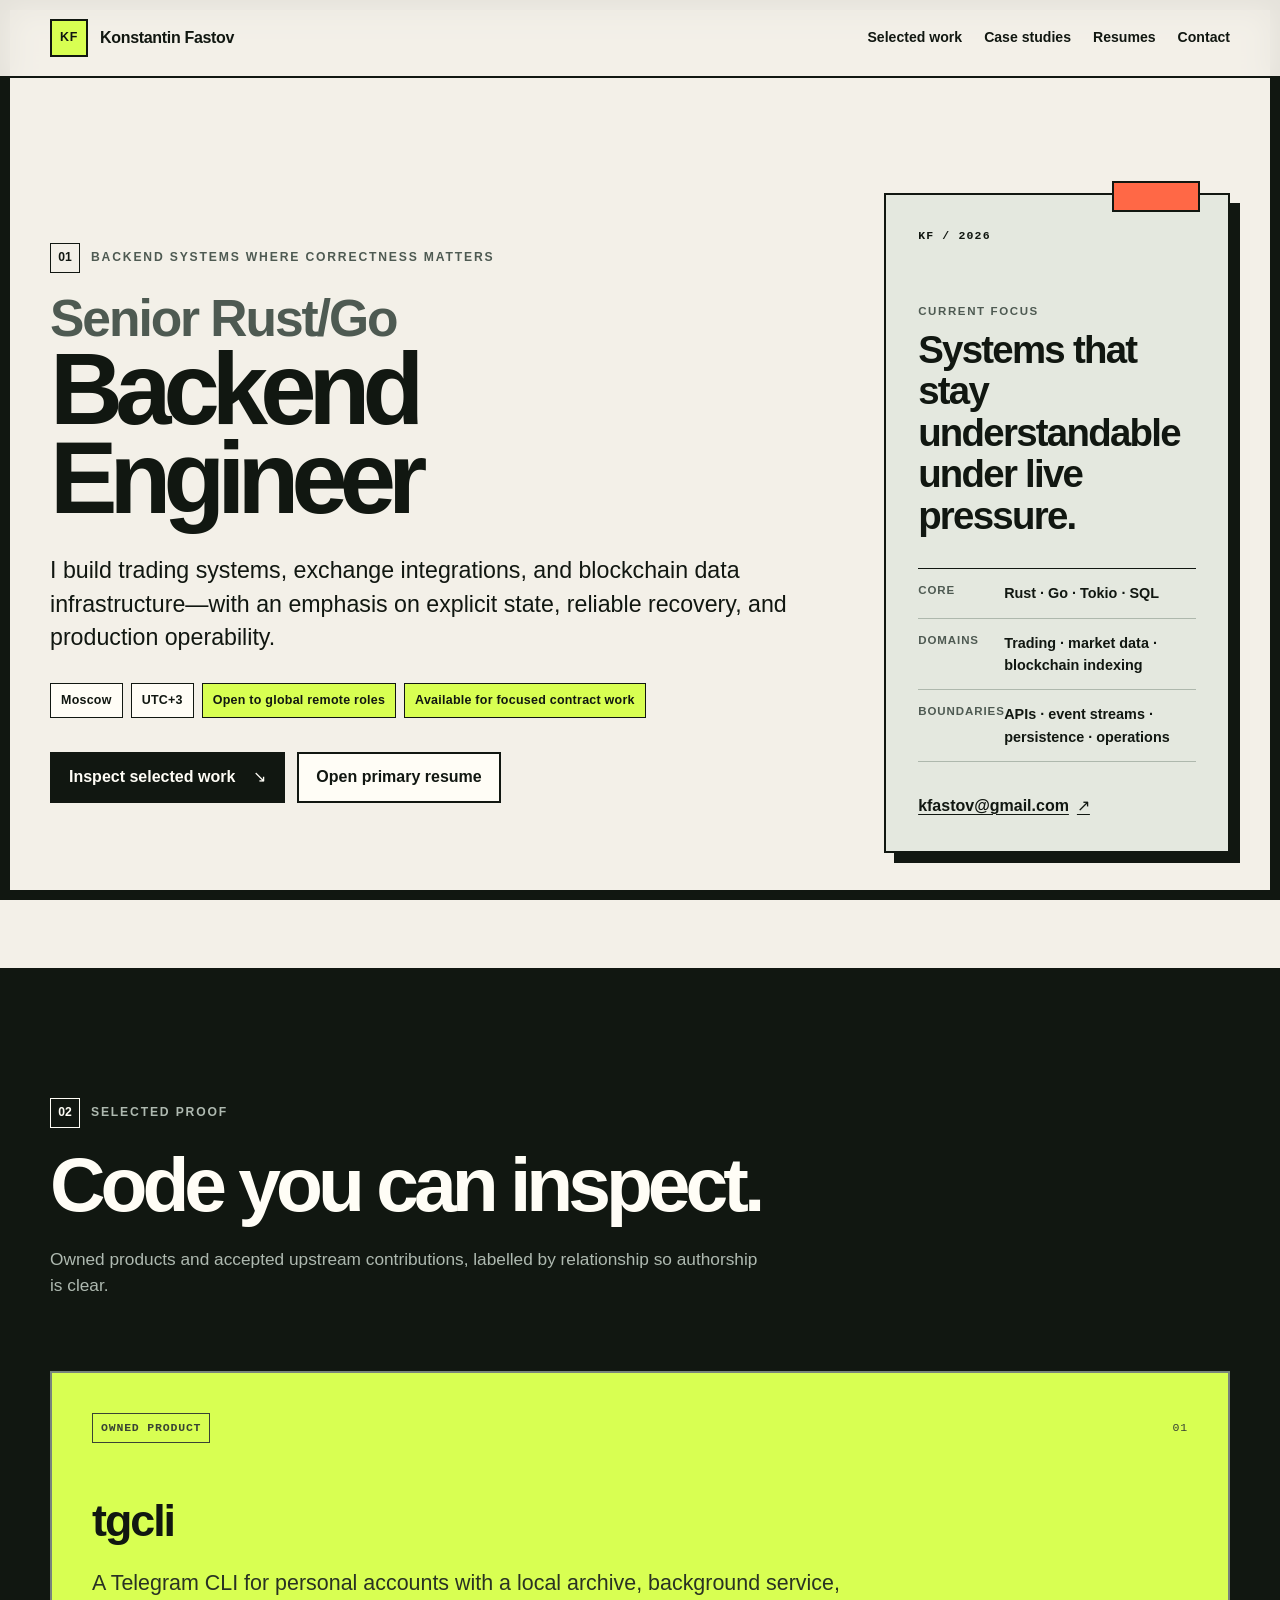
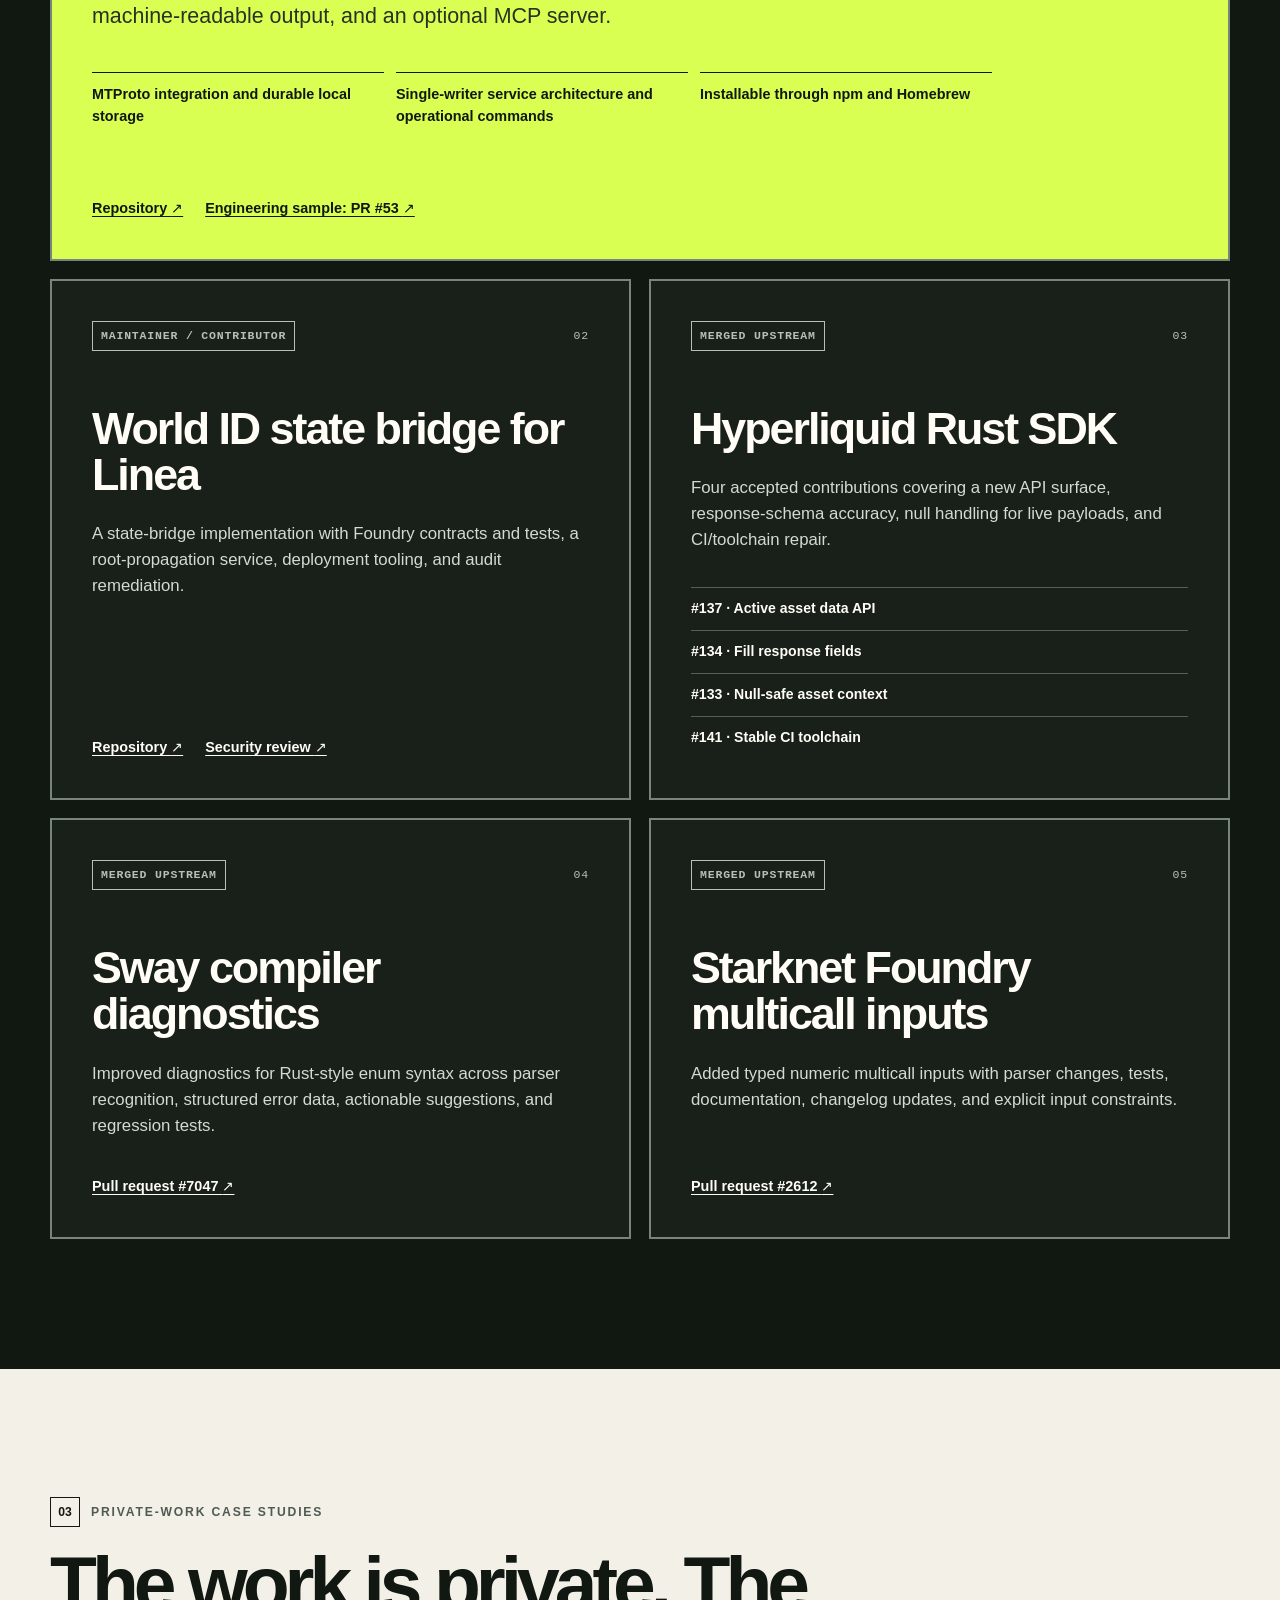
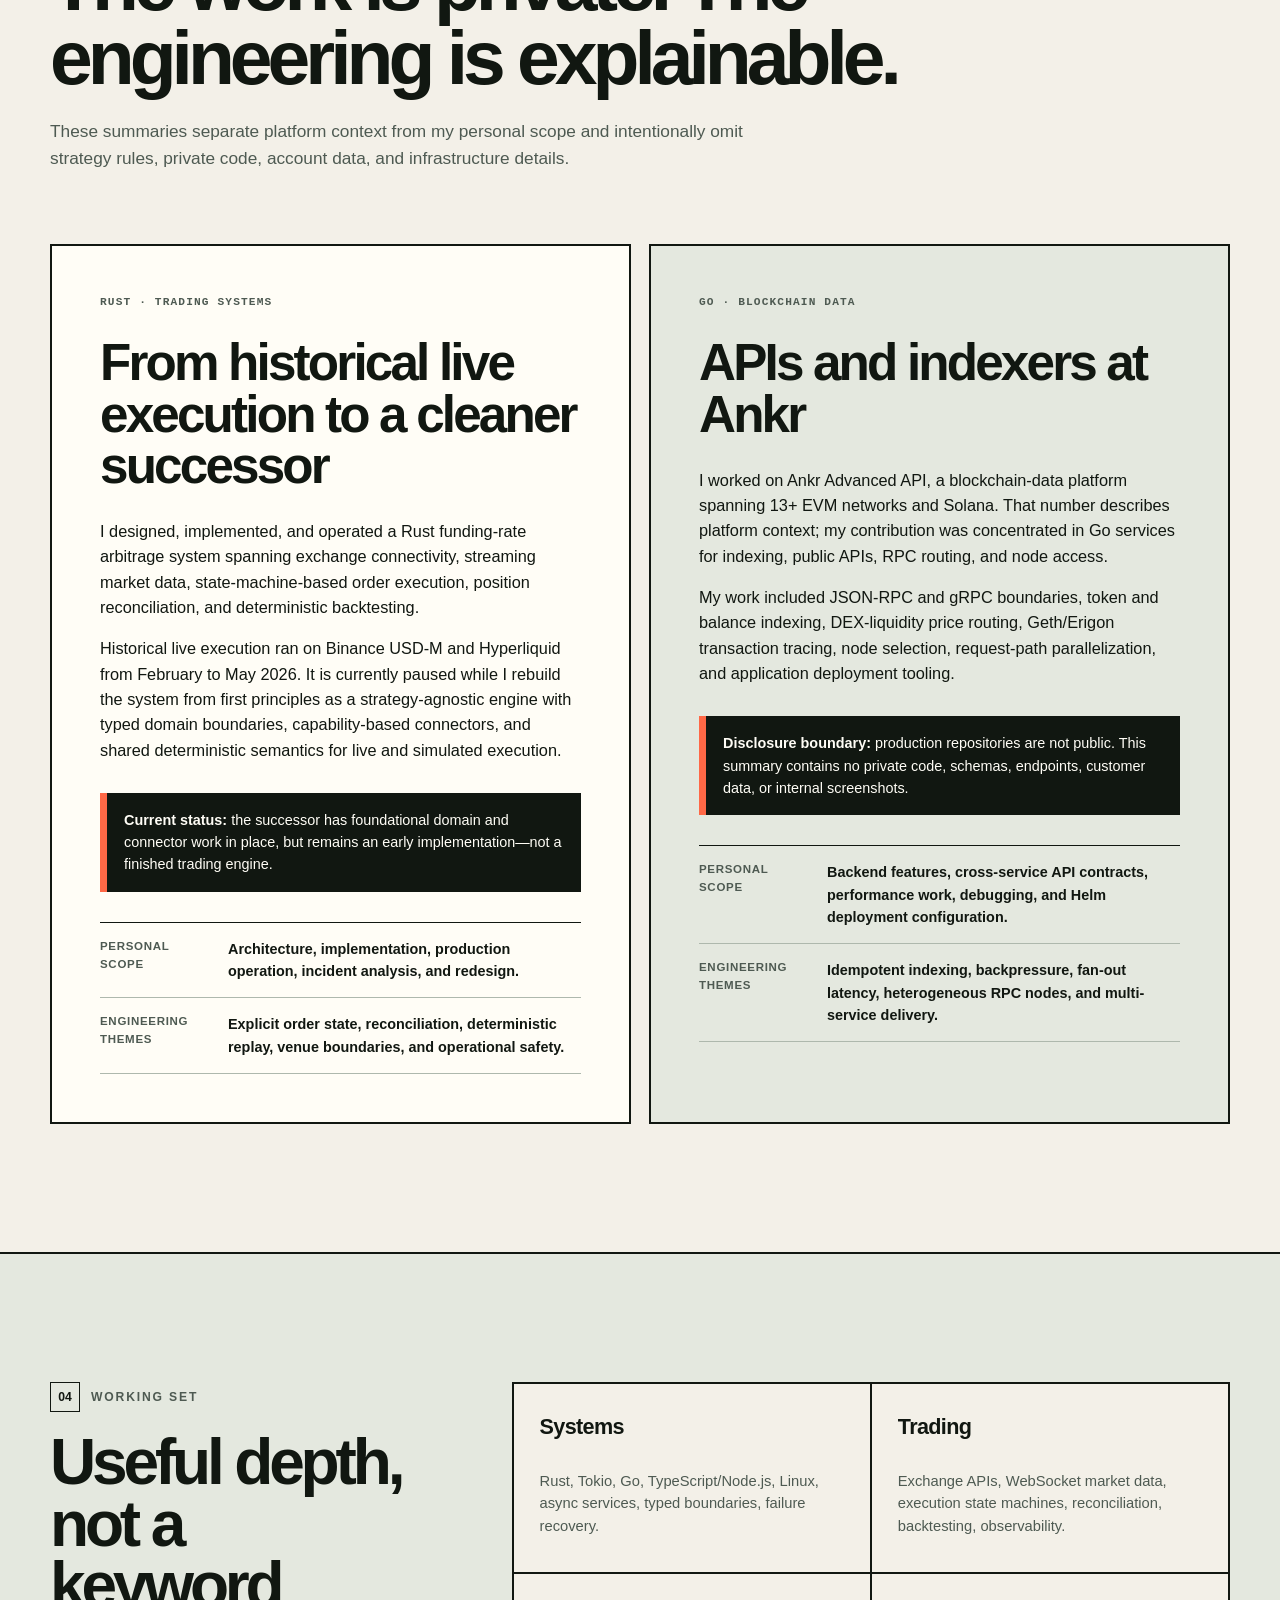
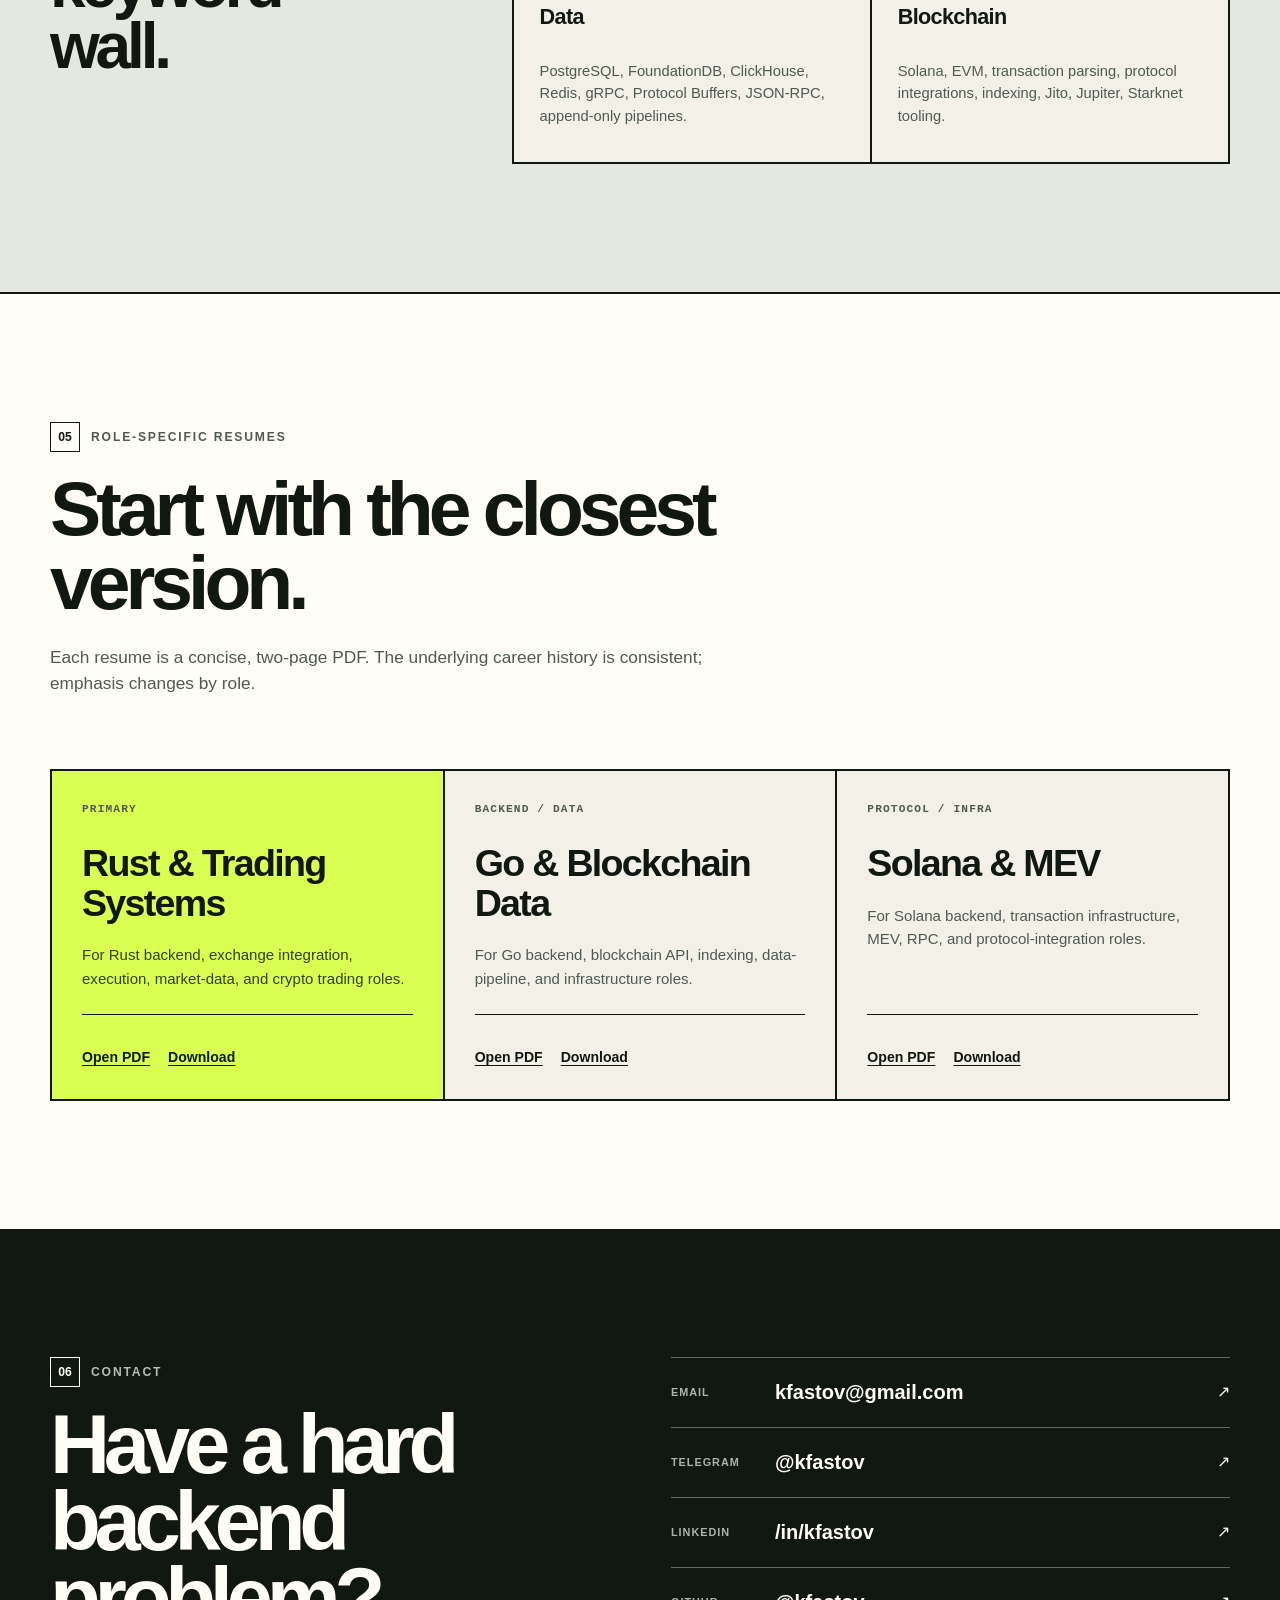
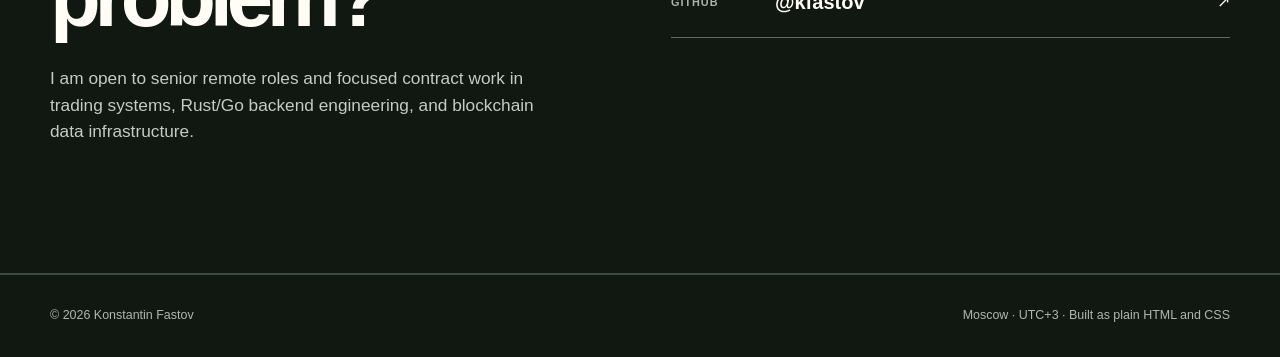
==== index.html @ c794df06 "Build engineering portfolio site" ====
<!doctype html>
<html lang="en">
  <head>
    <meta charset="utf-8">
    <meta name="viewport" content="width=device-width, initial-scale=1">
    <title>Konstantin Fastov — Senior Rust/Go Backend Engineer</title>
    <meta
      name="description"
      content="Senior Rust and Go backend engineer building trading systems, exchange integrations, and blockchain data infrastructure. Based in Moscow, UTC+3; open to remote roles and contract work."
    >
    <meta name="author" content="Konstantin Fastov">
    <meta name="robots" content="index, follow">
    <meta name="theme-color" content="#f3f0e8">
    <link rel="canonical" href="https://kfastov.github.io/">
    <link rel="icon" href="/assets/favicon.svg" type="image/svg+xml">
    <link rel="manifest" href="/site.webmanifest">
    <link rel="stylesheet" href="/styles.css">

    <meta property="og:type" content="website">
    <meta property="og:site_name" content="Konstantin Fastov">
    <meta property="og:title" content="Konstantin Fastov — Senior Rust/Go Backend Engineer">
    <meta
      property="og:description"
      content="Trading systems, exchange integrations, and blockchain data infrastructure. Moscow · UTC+3 · Remote and contract."
    >
    <meta property="og:url" content="https://kfastov.github.io/">
    <meta property="og:image" content="https://kfastov.github.io/assets/og-card.png">
    <meta property="og:image:type" content="image/png">
    <meta property="og:image:width" content="1200">
    <meta property="og:image:height" content="630">
    <meta property="og:image:alt" content="Konstantin Fastov, Senior Rust and Go Backend Engineer">

    <meta name="twitter:card" content="summary_large_image">
    <meta name="twitter:title" content="Konstantin Fastov — Senior Rust/Go Backend Engineer">
    <meta
      name="twitter:description"
      content="Trading systems, exchange integrations, and blockchain data infrastructure."
    >
    <meta name="twitter:image" content="https://kfastov.github.io/assets/og-card.png">

    <script type="application/ld+json">
      {
        "@context": "https://schema.org",
        "@type": "Person",
        "name": "Konstantin Fastov",
        "url": "https://kfastov.github.io/",
        "email": "mailto:kfastov@gmail.com",
        "jobTitle": "Senior Rust/Go Backend Engineer",
        "address": {
          "@type": "PostalAddress",
          "addressLocality": "Moscow",
          "addressCountry": "RU"
        },
        "sameAs": [
          "https://github.com/kfastov",
          "https://www.linkedin.com/in/kfastov",
          "https://t.me/kfastov"
        ],
        "knowsAbout": [
          "Rust",
          "Go",
          "Trading systems",
          "Exchange integrations",
          "Blockchain indexing",
          "Distributed backend systems"
        ]
      }
    </script>
  </head>
  <body>
    <a class="skip-link" href="#main-content">Skip to content</a>

    <header class="site-header">
      <div class="shell header-inner">
        <a class="brand" href="#top" aria-label="Konstantin Fastov, back to top">
          <span class="brand-mark" aria-hidden="true">KF</span>
          <span class="brand-name">Konstantin Fastov</span>
        </a>
        <nav class="primary-nav" aria-label="Primary navigation">
          <a href="#work">Selected work</a>
          <a href="#case-studies">Case studies</a>
          <a href="#resumes">Resumes</a>
          <a href="#contact">Contact</a>
        </nav>
      </div>
    </header>

    <main id="main-content">
      <section class="hero shell" id="top" aria-labelledby="hero-title">
        <div class="hero-copy">
          <p class="eyebrow"><span aria-hidden="true">01</span> Backend systems where correctness matters</p>
          <h1 id="hero-title">
            <span>Senior Rust/Go</span>
            Backend Engineer
          </h1>
          <p class="hero-lede">
            I build trading systems, exchange integrations, and blockchain data infrastructure—with an emphasis on explicit state, reliable recovery, and production operability.
          </p>
          <ul class="availability" aria-label="Location and availability">
            <li>Moscow</li>
            <li>UTC+3</li>
            <li>Open to global remote roles</li>
            <li>Available for focused contract work</li>
          </ul>
          <div class="hero-actions">
            <a class="button button-primary" href="#work">Inspect selected work <span aria-hidden="true">↘</span></a>
            <a class="button button-secondary" href="/assets/resumes/konstantin-fastov-rust-trading.pdf">Open primary resume</a>
          </div>
        </div>

        <aside class="focus-panel" aria-label="Engineering focus">
          <div class="panel-index" aria-hidden="true">KF / 2026</div>
          <p class="panel-kicker">Current focus</p>
          <p class="panel-heading">Systems that stay understandable under live pressure.</p>
          <dl class="focus-list">
            <div>
              <dt>Core</dt>
              <dd>Rust · Go · Tokio · SQL</dd>
            </div>
            <div>
              <dt>Domains</dt>
              <dd>Trading · market data · blockchain indexing</dd>
            </div>
            <div>
              <dt>Boundaries</dt>
              <dd>APIs · event streams · persistence · operations</dd>
            </div>
          </dl>
          <a class="text-link" href="mailto:kfastov@gmail.com">kfastov@gmail.com <span aria-hidden="true">↗</span></a>
        </aside>
      </section>

      <section class="section section-proof" id="work" aria-labelledby="work-title">
        <div class="shell">
          <div class="section-heading">
            <p class="eyebrow"><span aria-hidden="true">02</span> Selected proof</p>
            <h2 id="work-title">Code you can inspect.</h2>
            <p>
              Owned products and accepted upstream contributions, labelled by relationship so authorship is clear.
            </p>
          </div>

          <div class="proof-grid">
            <article class="proof-card proof-card-featured">
              <div class="card-meta">
                <span class="relationship">Owned product</span>
                <span aria-hidden="true">01</span>
              </div>
              <h3><a href="https://github.com/kfastov/tgcli">tgcli</a></h3>
              <p class="card-summary">
                A Telegram CLI for personal accounts with a local archive, background service, machine-readable output, and an optional MCP server.
              </p>
              <ul class="card-points">
                <li>MTProto integration and durable local storage</li>
                <li>Single-writer service architecture and operational commands</li>
                <li>Installable through npm and Homebrew</li>
              </ul>
              <div class="card-links">
                <a href="https://github.com/kfastov/tgcli">Repository <span aria-hidden="true">↗</span></a>
                <a href="https://github.com/kfastov/tgcli/pull/53">Engineering sample: PR #53 <span aria-hidden="true">↗</span></a>
              </div>
            </article>

            <article class="proof-card">
              <div class="card-meta">
                <span class="relationship">Maintainer / contributor</span>
                <span aria-hidden="true">02</span>
              </div>
              <h3><a href="https://github.com/kfastov/worldcoin-bridge-linea">World ID state bridge for Linea</a></h3>
              <p class="card-summary">
                A state-bridge implementation with Foundry contracts and tests, a root-propagation service, deployment tooling, and audit remediation.
              </p>
              <div class="card-links">
                <a href="https://github.com/kfastov/worldcoin-bridge-linea">Repository <span aria-hidden="true">↗</span></a>
                <a href="https://github.com/kfastov/worldcoin-bridge-linea/tree/main/audits">Security review <span aria-hidden="true">↗</span></a>
              </div>
            </article>

            <article class="proof-card">
              <div class="card-meta">
                <span class="relationship">Merged upstream</span>
                <span aria-hidden="true">03</span>
              </div>
              <h3><a href="https://github.com/hyperliquid-dex/hyperliquid-rust-sdk">Hyperliquid Rust SDK</a></h3>
              <p class="card-summary">
                Four accepted contributions covering a new API surface, response-schema accuracy, null handling for live payloads, and CI/toolchain repair.
              </p>
              <ul class="pr-list" aria-label="Merged Hyperliquid pull requests">
                <li><a href="https://github.com/hyperliquid-dex/hyperliquid-rust-sdk/pull/137">#137 · Active asset data API</a></li>
                <li><a href="https://github.com/hyperliquid-dex/hyperliquid-rust-sdk/pull/134">#134 · Fill response fields</a></li>
                <li><a href="https://github.com/hyperliquid-dex/hyperliquid-rust-sdk/pull/133">#133 · Null-safe asset context</a></li>
                <li><a href="https://github.com/hyperliquid-dex/hyperliquid-rust-sdk/pull/141">#141 · Stable CI toolchain</a></li>
              </ul>
            </article>

            <article class="proof-card">
              <div class="card-meta">
                <span class="relationship">Merged upstream</span>
                <span aria-hidden="true">04</span>
              </div>
              <h3><a href="https://github.com/FuelLabs/sway/pull/7047">Sway compiler diagnostics</a></h3>
              <p class="card-summary">
                Improved diagnostics for Rust-style enum syntax across parser recognition, structured error data, actionable suggestions, and regression tests.
              </p>
              <div class="card-links">
                <a href="https://github.com/FuelLabs/sway/pull/7047">Pull request #7047 <span aria-hidden="true">↗</span></a>
              </div>
            </article>

            <article class="proof-card">
              <div class="card-meta">
                <span class="relationship">Merged upstream</span>
                <span aria-hidden="true">05</span>
              </div>
              <h3><a href="https://github.com/foundry-rs/starknet-foundry/pull/2612">Starknet Foundry multicall inputs</a></h3>
              <p class="card-summary">
                Added typed numeric multicall inputs with parser changes, tests, documentation, changelog updates, and explicit input constraints.
              </p>
              <div class="card-links">
                <a href="https://github.com/foundry-rs/starknet-foundry/pull/2612">Pull request #2612 <span aria-hidden="true">↗</span></a>
              </div>
            </article>
          </div>
        </div>
      </section>

      <section class="section" id="case-studies" aria-labelledby="case-title">
        <div class="shell">
          <div class="section-heading">
            <p class="eyebrow"><span aria-hidden="true">03</span> Private-work case studies</p>
            <h2 id="case-title">The work is private. The engineering is explainable.</h2>
            <p>
              These summaries separate platform context from my personal scope and intentionally omit strategy rules, private code, account data, and infrastructure details.
            </p>
          </div>

          <div class="case-grid">
            <article class="case-card">
              <p class="case-label">Rust · trading systems</p>
              <h3>From historical live execution to a cleaner successor</h3>
              <p>
                I designed, implemented, and operated a Rust funding-rate arbitrage system spanning exchange connectivity, streaming market data, state-machine-based order execution, position reconciliation, and deterministic backtesting.
              </p>
              <p>
                Historical live execution ran on Binance USD-M and Hyperliquid from February to May 2026. It is currently paused while I rebuild the system from first principles as a strategy-agnostic engine with typed domain boundaries, capability-based connectors, and shared deterministic semantics for live and simulated execution.
              </p>
              <div class="case-note">
                <strong>Current status:</strong> the successor has foundational domain and connector work in place, but remains an early implementation—not a finished trading engine.
              </div>
              <dl class="case-facts">
                <div>
                  <dt>Personal scope</dt>
                  <dd>Architecture, implementation, production operation, incident analysis, and redesign.</dd>
                </div>
                <div>
                  <dt>Engineering themes</dt>
                  <dd>Explicit order state, reconciliation, deterministic replay, venue boundaries, and operational safety.</dd>
                </div>
              </dl>
            </article>

            <article class="case-card">
              <p class="case-label">Go · blockchain data</p>
              <h3>APIs and indexers at Ankr</h3>
              <p>
                I worked on Ankr Advanced API, a blockchain-data platform spanning 13+ EVM networks and Solana. That number describes platform context; my contribution was concentrated in Go services for indexing, public APIs, RPC routing, and node access.
              </p>
              <p>
                My work included JSON-RPC and gRPC boundaries, token and balance indexing, DEX-liquidity price routing, Geth/Erigon transaction tracing, node selection, request-path parallelization, and application deployment tooling.
              </p>
              <div class="case-note">
                <strong>Disclosure boundary:</strong> production repositories are not public. This summary contains no private code, schemas, endpoints, customer data, or internal screenshots.
              </div>
              <dl class="case-facts">
                <div>
                  <dt>Personal scope</dt>
                  <dd>Backend features, cross-service API contracts, performance work, debugging, and Helm deployment configuration.</dd>
                </div>
                <div>
                  <dt>Engineering themes</dt>
                  <dd>Idempotent indexing, backpressure, fan-out latency, heterogeneous RPC nodes, and multi-service delivery.</dd>
                </div>
              </dl>
            </article>
          </div>
        </div>
      </section>

      <section class="section capabilities" aria-labelledby="capabilities-title">
        <div class="shell capabilities-layout">
          <div class="section-heading compact-heading">
            <p class="eyebrow"><span aria-hidden="true">04</span> Working set</p>
            <h2 id="capabilities-title">Useful depth, not a keyword wall.</h2>
          </div>
          <div class="capability-grid">
            <article>
              <h3>Systems</h3>
              <p>Rust, Tokio, Go, TypeScript/Node.js, Linux, async services, typed boundaries, failure recovery.</p>
            </article>
            <article>
              <h3>Trading</h3>
              <p>Exchange APIs, WebSocket market data, execution state machines, reconciliation, backtesting, observability.</p>
            </article>
            <article>
              <h3>Data</h3>
              <p>PostgreSQL, FoundationDB, ClickHouse, Redis, gRPC, Protocol Buffers, JSON-RPC, append-only pipelines.</p>
            </article>
            <article>
              <h3>Blockchain</h3>
              <p>Solana, EVM, transaction parsing, protocol integrations, indexing, Jito, Jupiter, Starknet tooling.</p>
            </article>
          </div>
        </div>
      </section>

      <section class="section section-resumes" id="resumes" aria-labelledby="resumes-title">
        <div class="shell">
          <div class="section-heading">
            <p class="eyebrow"><span aria-hidden="true">05</span> Role-specific resumes</p>
            <h2 id="resumes-title">Start with the closest version.</h2>
            <p>Each resume is a concise, two-page PDF. The underlying career history is consistent; emphasis changes by role.</p>
          </div>

          <div class="resume-grid">
            <article class="resume-card primary-resume">
              <p class="resume-track">Primary</p>
              <h3>Rust &amp; Trading Systems</h3>
              <p>For Rust backend, exchange integration, execution, market-data, and crypto trading roles.</p>
              <div class="resume-actions">
                <a href="/assets/resumes/konstantin-fastov-rust-trading.pdf">Open PDF</a>
                <a href="/assets/resumes/konstantin-fastov-rust-trading.pdf" download>Download</a>
              </div>
            </article>

            <article class="resume-card">
              <p class="resume-track">Backend / data</p>
              <h3>Go &amp; Blockchain Data</h3>
              <p>For Go backend, blockchain API, indexing, data-pipeline, and infrastructure roles.</p>
              <div class="resume-actions">
                <a href="/assets/resumes/konstantin-fastov-go-blockchain-data.pdf">Open PDF</a>
                <a href="/assets/resumes/konstantin-fastov-go-blockchain-data.pdf" download>Download</a>
              </div>
            </article>

            <article class="resume-card">
              <p class="resume-track">Protocol / infra</p>
              <h3>Solana &amp; MEV</h3>
              <p>For Solana backend, transaction infrastructure, MEV, RPC, and protocol-integration roles.</p>
              <div class="resume-actions">
                <a href="/assets/resumes/konstantin-fastov-solana-mev.pdf">Open PDF</a>
                <a href="/assets/resumes/konstantin-fastov-solana-mev.pdf" download>Download</a>
              </div>
            </article>
          </div>
        </div>
      </section>

      <section class="contact-section" id="contact" aria-labelledby="contact-title">
        <div class="shell contact-layout">
          <div>
            <p class="eyebrow light-eyebrow"><span aria-hidden="true">06</span> Contact</p>
            <h2 id="contact-title">Have a hard backend problem?</h2>
            <p>
              I am open to senior remote roles and focused contract work in trading systems, Rust/Go backend engineering, and blockchain data infrastructure.
            </p>
          </div>
          <ul class="contact-list">
            <li><a href="mailto:kfastov@gmail.com"><span>Email</span> kfastov@gmail.com <b aria-hidden="true">↗</b></a></li>
            <li><a href="https://t.me/kfastov"><span>Telegram</span> @kfastov <b aria-hidden="true">↗</b></a></li>
            <li><a href="https://www.linkedin.com/in/kfastov"><span>LinkedIn</span> /in/kfastov <b aria-hidden="true">↗</b></a></li>
            <li><a href="https://github.com/kfastov"><span>GitHub</span> @kfastov <b aria-hidden="true">↗</b></a></li>
          </ul>
        </div>
      </section>
    </main>

    <footer class="site-footer">
      <div class="shell footer-inner">
        <p>© 2026 Konstantin Fastov</p>
        <p>Moscow · UTC+3 · Built as plain HTML and CSS</p>
      </div>
    </footer>
  </body>
</html>
---- styles.css ----
:root {
  --paper: #f3f0e8;
  --surface: #fffdf6;
  --surface-muted: #e4e8df;
  --ink: #111711;
  --muted: #4e5a52;
  --line: #aeb8ad;
  --accent: #d8ff52;
  --accent-dark: #90b900;
  --signal: #ff6846;
  --focus: #0068d9;
  --radius: 0;
  --shell: min(1180px, calc(100vw - 40px));
  color-scheme: light;
  font-family: Inter, ui-sans-serif, -apple-system, BlinkMacSystemFont, "Segoe UI", sans-serif;
  font-synthesis: none;
  text-rendering: optimizeLegibility;
}

* {
  box-sizing: border-box;
}

html {
  scroll-behavior: smooth;
  scroll-padding-top: 92px;
}

body {
  margin: 0;
  background: var(--paper);
  color: var(--ink);
  font-size: 16px;
  line-height: 1.55;
}

body::before {
  position: fixed;
  inset: 0;
  z-index: -1;
  border: 10px solid var(--ink);
  pointer-events: none;
  content: "";
}

img,
svg {
  display: block;
  max-width: 100%;
}

a {
  color: inherit;
  text-decoration-thickness: 0.08em;
  text-underline-offset: 0.18em;
}

a:hover {
  text-decoration-thickness: 0.14em;
}

a:focus-visible,
button:focus-visible {
  outline: 3px solid var(--focus);
  outline-offset: 4px;
}

.shell {
  width: var(--shell);
  margin-inline: auto;
}

.skip-link {
  position: fixed;
  top: 16px;
  left: 16px;
  z-index: 100;
  padding: 10px 14px;
  transform: translateY(-160%);
  border: 2px solid var(--ink);
  background: var(--accent);
  color: var(--ink);
  font-weight: 800;
}

.skip-link:focus {
  transform: translateY(0);
}

.site-header {
  position: sticky;
  top: 0;
  z-index: 20;
  border-bottom: 2px solid var(--ink);
  background: rgb(243 240 232 / 94%);
  backdrop-filter: blur(12px);
}

.header-inner {
  display: flex;
  min-height: 76px;
  align-items: center;
  justify-content: space-between;
  gap: 24px;
}

.brand {
  display: inline-flex;
  align-items: center;
  gap: 12px;
  font-weight: 850;
  letter-spacing: -0.02em;
  text-decoration: none;
}

.brand-mark {
  display: grid;
  width: 38px;
  height: 38px;
  place-items: center;
  border: 2px solid var(--ink);
  background: var(--accent);
  font-size: 0.78rem;
  letter-spacing: 0.05em;
}

.primary-nav {
  display: flex;
  flex-wrap: wrap;
  justify-content: flex-end;
  gap: 10px 22px;
  font-size: 0.88rem;
  font-weight: 760;
}

.primary-nav a {
  text-decoration: none;
}

.primary-nav a:hover {
  text-decoration: underline;
}

.hero {
  display: grid;
  min-height: calc(100svh - 76px);
  grid-template-columns: minmax(0, 1.55fr) minmax(310px, 0.72fr);
  align-items: center;
  gap: clamp(38px, 7vw, 96px);
  padding-block: clamp(64px, 9vw, 126px);
}

.hero-copy {
  min-width: 0;
}

.eyebrow {
  display: flex;
  align-items: center;
  gap: 11px;
  margin: 0 0 20px;
  color: var(--muted);
  font-size: 0.76rem;
  font-weight: 850;
  letter-spacing: 0.15em;
  text-transform: uppercase;
}

.eyebrow span {
  display: inline-grid;
  min-width: 30px;
  min-height: 30px;
  place-items: center;
  border: 1px solid currentcolor;
  color: var(--ink);
  letter-spacing: 0;
}

.hero h1 {
  max-width: 880px;
  margin: 0;
  font-size: clamp(3.45rem, 7.9vw, 7.35rem);
  font-weight: 900;
  letter-spacing: -0.078em;
  line-height: 0.88;
}

.hero h1 span {
  display: block;
  color: var(--muted);
  font-size: 0.51em;
  font-weight: 730;
  letter-spacing: -0.04em;
  line-height: 1;
}

.hero-lede {
  max-width: 760px;
  margin: 32px 0 0;
  font-size: clamp(1.12rem, 2vw, 1.45rem);
  font-weight: 520;
  line-height: 1.45;
}

.availability {
  display: flex;
  flex-wrap: wrap;
  gap: 8px;
  margin: 28px 0 0;
  padding: 0;
  list-style: none;
}

.availability li {
  padding: 7px 10px;
  border: 1px solid var(--ink);
  background: var(--surface);
  font-size: 0.78rem;
  font-weight: 780;
  letter-spacing: 0.02em;
}

.availability li:nth-child(3),
.availability li:nth-child(4) {
  background: var(--accent);
}

.hero-actions {
  display: flex;
  flex-wrap: wrap;
  gap: 12px;
  margin-top: 34px;
}

.button {
  display: inline-flex;
  min-height: 50px;
  align-items: center;
  justify-content: center;
  gap: 18px;
  padding: 11px 17px;
  border: 2px solid var(--ink);
  font-weight: 820;
  text-decoration: none;
  transition: transform 140ms ease, box-shadow 140ms ease;
}

.button:hover {
  transform: translate(-2px, -2px);
  box-shadow: 5px 5px 0 var(--ink);
  text-decoration: none;
}

.button-primary {
  background: var(--ink);
  color: var(--surface);
}

.button-secondary {
  background: var(--surface);
}

.focus-panel {
  position: relative;
  padding: 32px;
  border: 2px solid var(--ink);
  background: var(--surface-muted);
  box-shadow: 10px 10px 0 var(--ink);
}

.focus-panel::before {
  position: absolute;
  top: -14px;
  right: 28px;
  width: 84px;
  height: 27px;
  border: 2px solid var(--ink);
  background: var(--signal);
  content: "";
}

.panel-index {
  margin-bottom: 58px;
  font-family: ui-monospace, "SFMono-Regular", Consolas, monospace;
  font-size: 0.72rem;
  font-weight: 800;
  letter-spacing: 0.1em;
}

.panel-kicker {
  margin: 0 0 8px;
  color: var(--muted);
  font-size: 0.72rem;
  font-weight: 850;
  letter-spacing: 0.14em;
  text-transform: uppercase;
}

.panel-heading {
  margin: 0;
  font-size: clamp(1.75rem, 3vw, 2.5rem);
  font-weight: 850;
  letter-spacing: -0.045em;
  line-height: 1.08;
}

.focus-list {
  margin: 32px 0;
  border-top: 1px solid var(--ink);
}

.focus-list div {
  display: grid;
  grid-template-columns: 74px 1fr;
  gap: 12px;
  padding-block: 13px;
  border-bottom: 1px solid var(--line);
}

.focus-list dt {
  color: var(--muted);
  font-size: 0.72rem;
  font-weight: 850;
  letter-spacing: 0.08em;
  text-transform: uppercase;
}

.focus-list dd {
  margin: 0;
  font-size: 0.9rem;
  font-weight: 690;
}

.text-link {
  display: inline-flex;
  gap: 8px;
  font-weight: 820;
}

.section {
  padding-block: clamp(78px, 10vw, 134px);
  border-top: 2px solid var(--ink);
}

.section-proof {
  background: var(--ink);
  color: var(--surface);
}

.section-heading {
  display: grid;
  max-width: 920px;
  grid-template-columns: minmax(0, 1fr);
  margin-bottom: clamp(40px, 6vw, 72px);
}

.section-heading h2 {
  max-width: 860px;
  margin: 0;
  font-size: clamp(2.55rem, 6vw, 5.4rem);
  font-weight: 900;
  letter-spacing: -0.065em;
  line-height: 0.96;
}

.section-heading > p:last-child {
  max-width: 720px;
  margin: 24px 0 0;
  color: var(--muted);
  font-size: 1.08rem;
}

.section-proof .section-heading > p:last-child,
.section-proof .eyebrow {
  color: #aeb9b0;
}

.section-proof .eyebrow span {
  color: var(--surface);
}

.proof-grid {
  display: grid;
  grid-template-columns: repeat(2, minmax(0, 1fr));
  gap: 18px;
}

.proof-card {
  display: flex;
  min-height: 420px;
  flex-direction: column;
  padding: clamp(25px, 4vw, 40px);
  border: 2px solid #78847c;
  background: #182019;
}

.proof-card-featured {
  grid-column: 1 / -1;
  min-height: 490px;
  background: var(--accent);
  color: var(--ink);
}

.card-meta {
  display: flex;
  align-items: center;
  justify-content: space-between;
  gap: 16px;
  margin-bottom: 54px;
  color: #b6c0b8;
  font-family: ui-monospace, "SFMono-Regular", Consolas, monospace;
  font-size: 0.72rem;
  letter-spacing: 0.07em;
  text-transform: uppercase;
}

.proof-card-featured .card-meta {
  color: #394334;
}

.relationship {
  display: inline-flex;
  padding: 5px 8px;
  border: 1px solid currentcolor;
  font-family: inherit;
  font-weight: 800;
}

.proof-card h3 {
  max-width: 780px;
  margin: 0;
  font-size: clamp(1.8rem, 3.5vw, 3.35rem);
  font-weight: 860;
  letter-spacing: -0.045em;
  line-height: 1.03;
}

.proof-card h3 a {
  text-decoration: none;
}

.proof-card h3 a:hover {
  text-decoration: underline;
}

.card-summary {
  max-width: 790px;
  margin: 24px 0 0;
  color: #d3dad4;
  font-size: 1.05rem;
}

.proof-card-featured .card-summary {
  color: #293223;
  font-size: clamp(1.12rem, 2vw, 1.34rem);
}

.card-points {
  display: grid;
  max-width: 900px;
  grid-template-columns: repeat(3, minmax(0, 1fr));
  gap: 12px;
  margin: 38px 0 0;
  padding: 0;
  list-style: none;
}

.card-points li {
  padding-top: 10px;
  border-top: 1px solid var(--ink);
  font-size: 0.9rem;
  font-weight: 720;
}

.card-links {
  display: flex;
  flex-wrap: wrap;
  gap: 10px 22px;
  margin-top: auto;
  padding-top: 36px;
  font-size: 0.9rem;
  font-weight: 800;
}

.pr-list {
  display: grid;
  gap: 0;
  margin: auto 0 0;
  padding: 34px 0 0;
  list-style: none;
}

.pr-list li {
  border-top: 1px solid #526057;
}

.pr-list a {
  display: block;
  padding-block: 10px;
  font-size: 0.88rem;
  font-weight: 730;
  text-decoration: none;
}

.pr-list a:hover {
  color: var(--accent);
}

.case-grid {
  display: grid;
  grid-template-columns: repeat(2, minmax(0, 1fr));
  gap: 18px;
}

.case-card {
  padding: clamp(28px, 4.5vw, 48px);
  border: 2px solid var(--ink);
  background: var(--surface);
}

.case-card:nth-child(2) {
  background: var(--surface-muted);
}

.case-label,
.resume-track {
  margin: 0 0 26px;
  color: var(--muted);
  font-family: ui-monospace, "SFMono-Regular", Consolas, monospace;
  font-size: 0.7rem;
  font-weight: 800;
  letter-spacing: 0.1em;
  text-transform: uppercase;
}

.case-card h3 {
  max-width: 620px;
  margin: 0 0 28px;
  font-size: clamp(2rem, 4vw, 3.6rem);
  font-weight: 880;
  letter-spacing: -0.055em;
  line-height: 1;
}

.case-card > p:not(.case-label) {
  font-size: 1.02rem;
}

.case-note {
  margin: 30px 0;
  padding: 16px 17px;
  border-left: 7px solid var(--signal);
  background: var(--ink);
  color: var(--surface);
  font-size: 0.9rem;
}

.case-facts {
  margin: 0;
  border-top: 1px solid var(--ink);
}

.case-facts div {
  display: grid;
  grid-template-columns: 110px 1fr;
  gap: 18px;
  padding-block: 15px;
  border-bottom: 1px solid var(--line);
}

.case-facts dt {
  color: var(--muted);
  font-size: 0.72rem;
  font-weight: 850;
  letter-spacing: 0.06em;
  text-transform: uppercase;
}

.case-facts dd {
  margin: 0;
  font-size: 0.9rem;
  font-weight: 620;
}

.capabilities {
  background: var(--surface-muted);
}

.capabilities-layout {
  display: grid;
  grid-template-columns: minmax(280px, 0.8fr) minmax(0, 1.6fr);
  gap: clamp(42px, 8vw, 110px);
}

.compact-heading {
  align-content: start;
  margin: 0;
}

.compact-heading h2 {
  font-size: clamp(2.4rem, 5vw, 4.6rem);
}

.capability-grid {
  display: grid;
  grid-template-columns: repeat(2, minmax(0, 1fr));
  border-top: 2px solid var(--ink);
  border-left: 2px solid var(--ink);
}

.capability-grid article {
  min-height: 190px;
  padding: 26px;
  border-right: 2px solid var(--ink);
  border-bottom: 2px solid var(--ink);
  background: var(--paper);
}

.capability-grid h3 {
  margin: 0 0 26px;
  font-size: 1.35rem;
  letter-spacing: -0.03em;
}

.capability-grid p {
  margin: 0;
  color: var(--muted);
  font-size: 0.92rem;
}

.section-resumes {
  background: var(--surface);
}

.resume-grid {
  display: grid;
  grid-template-columns: repeat(3, minmax(0, 1fr));
  border-top: 2px solid var(--ink);
  border-left: 2px solid var(--ink);
}

.resume-card {
  display: flex;
  min-height: 330px;
  flex-direction: column;
  padding: 30px;
  border-right: 2px solid var(--ink);
  border-bottom: 2px solid var(--ink);
  background: var(--paper);
}

.primary-resume {
  background: var(--accent);
}

.resume-card h3 {
  margin: 0 0 20px;
  font-size: clamp(1.6rem, 3vw, 2.35rem);
  letter-spacing: -0.045em;
  line-height: 1.05;
}

.resume-card > p:not(.resume-track) {
  margin: 0;
  color: var(--muted);
  font-size: 0.94rem;
}

.primary-resume > p:not(.resume-track) {
  color: #354029;
}

.resume-actions {
  display: flex;
  flex-wrap: wrap;
  gap: 10px 18px;
  margin-top: auto;
  padding-top: 32px;
  border-top: 1px solid var(--ink);
  font-size: 0.88rem;
  font-weight: 820;
}

.contact-section {
  padding-block: clamp(78px, 10vw, 134px);
  background: var(--ink);
  color: var(--surface);
}

.contact-layout {
  display: grid;
  grid-template-columns: minmax(0, 0.95fr) minmax(330px, 1.05fr);
  align-items: start;
  gap: clamp(48px, 9vw, 130px);
}

.light-eyebrow {
  color: #b3beb5;
}

.light-eyebrow span {
  color: var(--surface);
}

.contact-section h2 {
  max-width: 720px;
  margin: 0;
  font-size: clamp(3rem, 6.5vw, 6.4rem);
  font-weight: 900;
  letter-spacing: -0.075em;
  line-height: 0.92;
}

.contact-section h2 + p {
  max-width: 650px;
  margin: 28px 0 0;
  color: #c4ccc5;
  font-size: 1.08rem;
}

.contact-list {
  margin: 0;
  padding: 0;
  border-top: 1px solid #5f6b62;
  list-style: none;
}

.contact-list li {
  border-bottom: 1px solid #5f6b62;
}

.contact-list a {
  display: grid;
  grid-template-columns: 88px 1fr auto;
  gap: 16px;
  align-items: center;
  padding-block: 19px;
  font-size: clamp(0.95rem, 2vw, 1.25rem);
  font-weight: 760;
  text-decoration: none;
}

.contact-list a:hover {
  color: var(--accent);
}

.contact-list span {
  color: #aab4ac;
  font-size: 0.68rem;
  font-weight: 800;
  letter-spacing: 0.09em;
  text-transform: uppercase;
}

.contact-list b {
  font-size: 1rem;
}

.site-footer {
  border-top: 2px solid #3e4941;
  background: var(--ink);
  color: #aeb8b0;
}

.footer-inner {
  display: flex;
  min-height: 82px;
  align-items: center;
  justify-content: space-between;
  gap: 20px;
  font-size: 0.78rem;
}

.footer-inner p {
  margin: 0;
}

.not-found {
  display: grid;
  min-height: calc(100svh - 76px);
  align-content: center;
  justify-items: start;
  padding-block: 72px;
}

.not-found h1 {
  max-width: 900px;
  margin: 0;
  font-size: clamp(3.6rem, 10vw, 8.5rem);
  font-weight: 900;
  letter-spacing: -0.08em;
  line-height: 0.9;
}

.not-found > p:not(.eyebrow) {
  max-width: 620px;
  margin: 28px 0;
  font-size: 1.08rem;
}

@media (max-width: 920px) {
  :root {
    --shell: min(100% - 32px, 760px);
  }

  body::before {
    border-width: 6px;
  }

  .hero,
  .capabilities-layout,
  .contact-layout {
    grid-template-columns: 1fr;
  }

  .hero {
    min-height: auto;
  }

  .focus-panel {
    max-width: 630px;
  }

  .case-grid,
  .resume-grid {
    grid-template-columns: 1fr;
  }

  .resume-card {
    min-height: 260px;
  }

  .contact-list {
    width: 100%;
  }
}

@media (max-width: 680px) {
  :root {
    --shell: calc(100% - 28px);
  }

  html {
    scroll-padding-top: 118px;
  }

  .header-inner {
    min-height: 98px;
    align-items: flex-start;
    flex-direction: column;
    justify-content: center;
    gap: 8px;
    padding-block: 12px;
  }

  .brand-name {
    font-size: 0.92rem;
  }

  .brand-mark {
    width: 32px;
    height: 32px;
  }

  .primary-nav {
    justify-content: flex-start;
    gap: 4px 15px;
    font-size: 0.75rem;
  }

  .hero {
    padding-block: 58px 78px;
  }

  .hero h1 {
    font-size: clamp(3.2rem, 16.5vw, 5.3rem);
  }

  .hero-lede {
    margin-top: 24px;
  }

  .hero-actions,
  .hero-actions .button {
    width: 100%;
  }

  .focus-panel {
    padding: 25px;
    box-shadow: 7px 7px 0 var(--ink);
  }

  .panel-index {
    margin-bottom: 42px;
  }

  .proof-grid {
    grid-template-columns: 1fr;
  }

  .proof-card-featured {
    grid-column: auto;
  }

  .proof-card {
    min-height: 380px;
  }

  .card-points {
    grid-template-columns: 1fr;
  }

  .case-facts div {
    grid-template-columns: 1fr;
    gap: 6px;
  }

  .capability-grid {
    grid-template-columns: 1fr;
  }

  .contact-list a {
    grid-template-columns: 1fr auto;
    gap: 4px 12px;
  }

  .contact-list span {
    grid-column: 1 / -1;
  }

  .footer-inner {
    align-items: flex-start;
    flex-direction: column;
    justify-content: center;
    padding-block: 22px;
  }
}

@media (prefers-reduced-motion: reduce) {
  html {
    scroll-behavior: auto;
  }

  *,
  *::before,
  *::after {
    scroll-behavior: auto !important;
    transition-duration: 0.01ms !important;
  }
}

@media print {
  body::before,
  .site-header,
  .hero-actions,
  .resume-actions {
    display: none;
  }

  body {
    background: #fff;
    color: #000;
  }

  .hero {
    min-height: auto;
  }

  .section,
  .contact-section {
    break-inside: avoid;
    background: #fff;
    color: #000;
  }
}
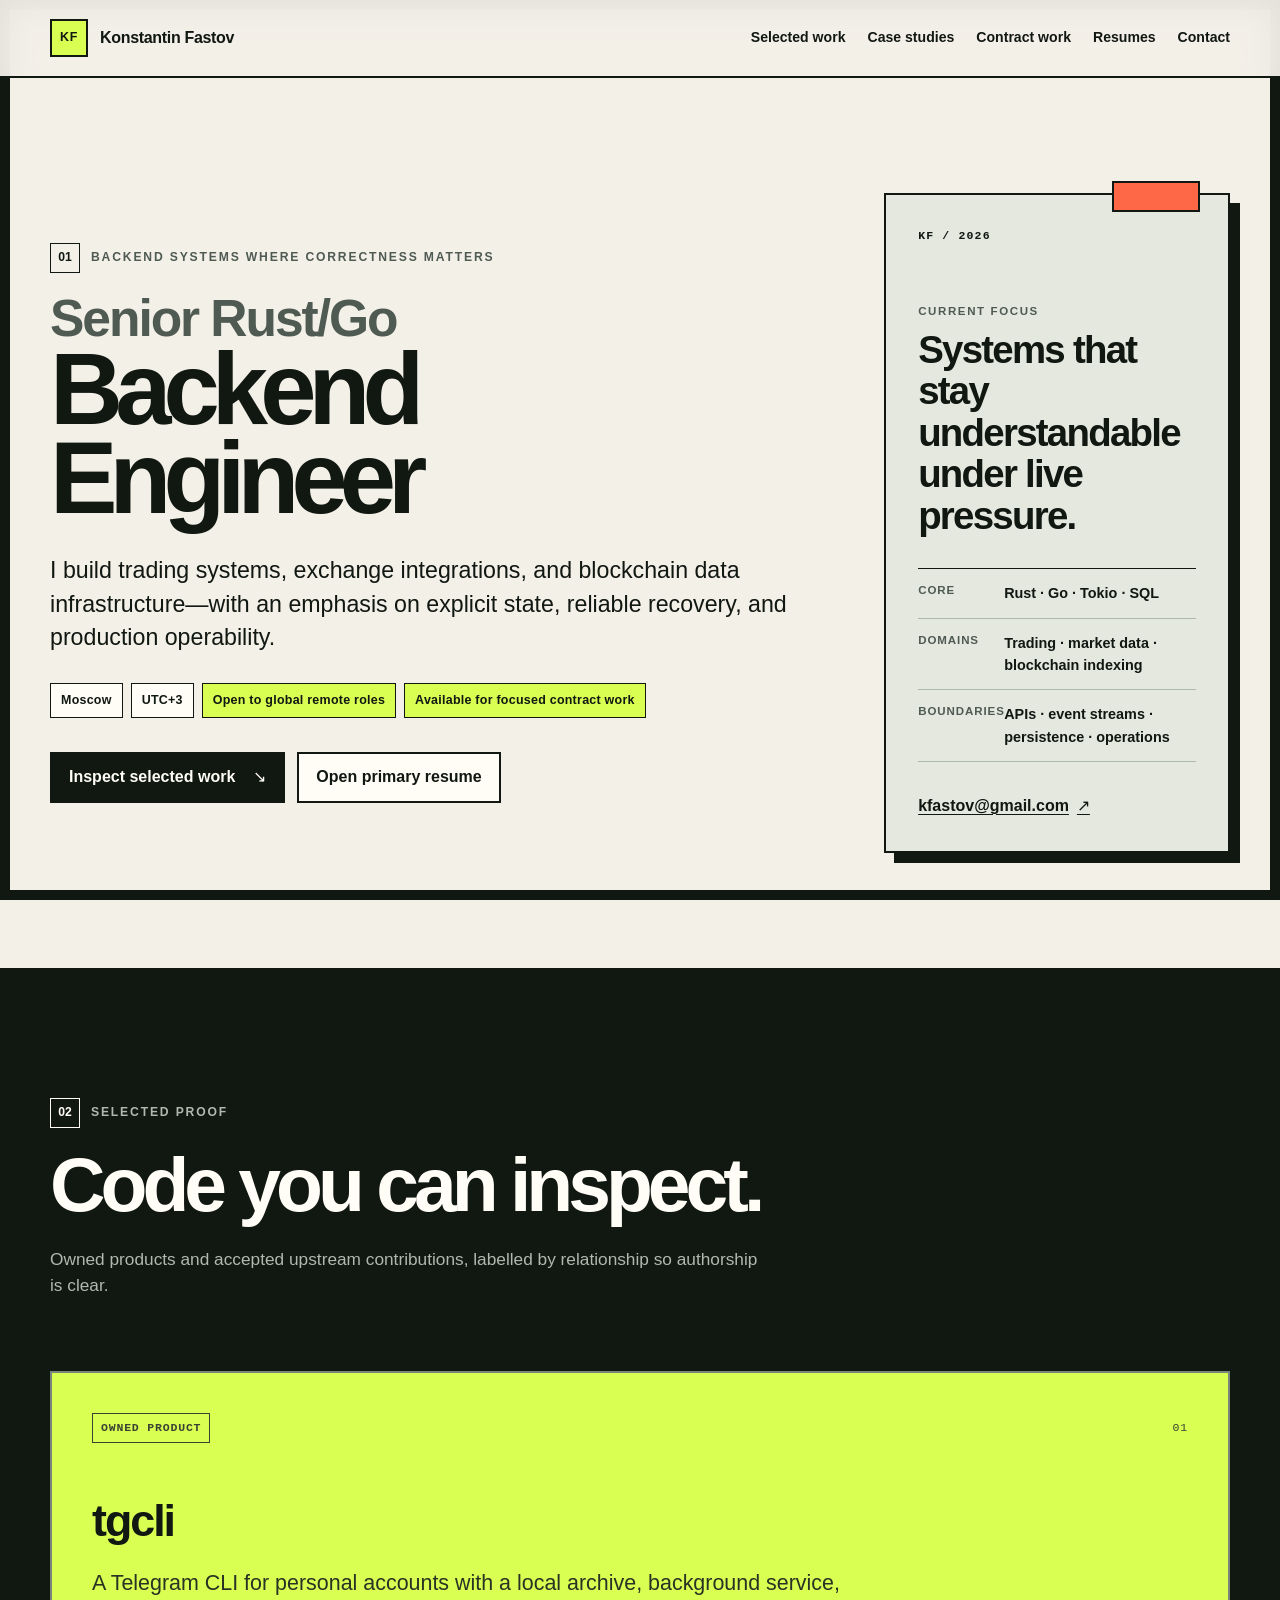
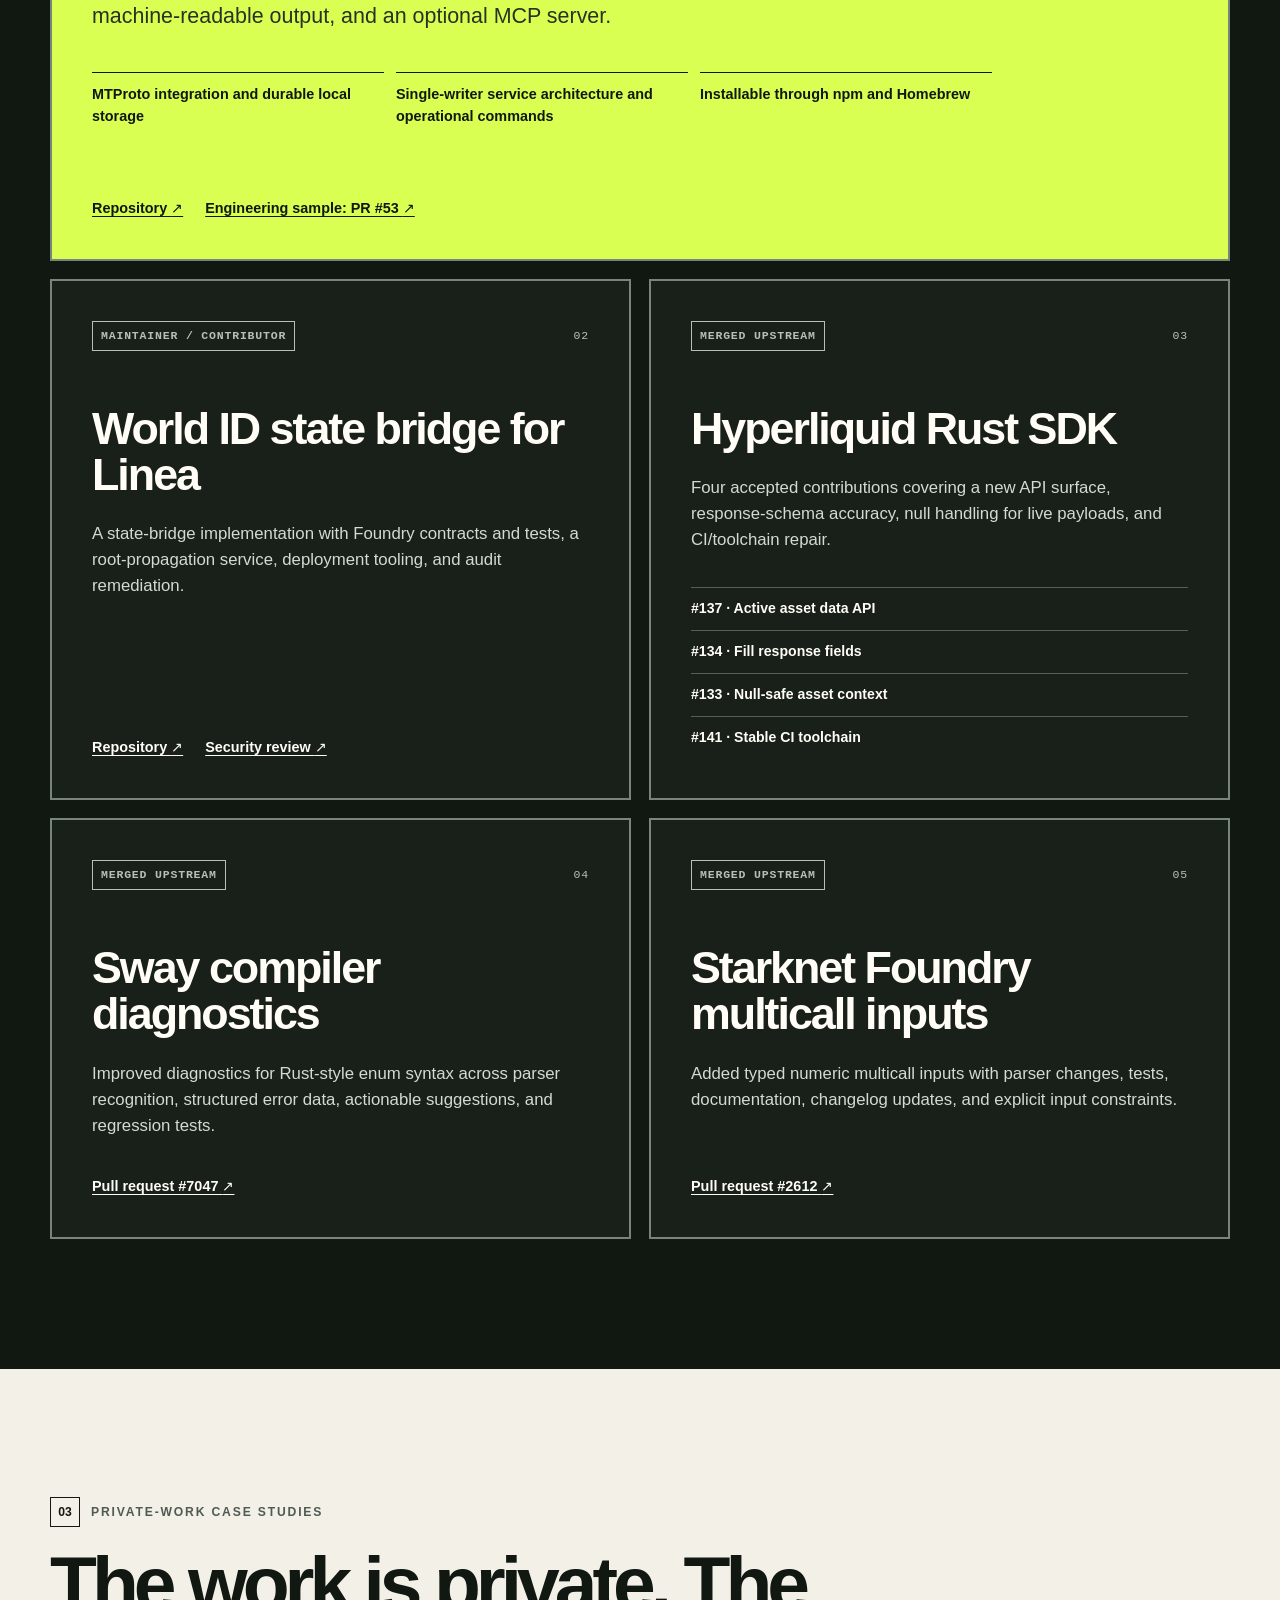
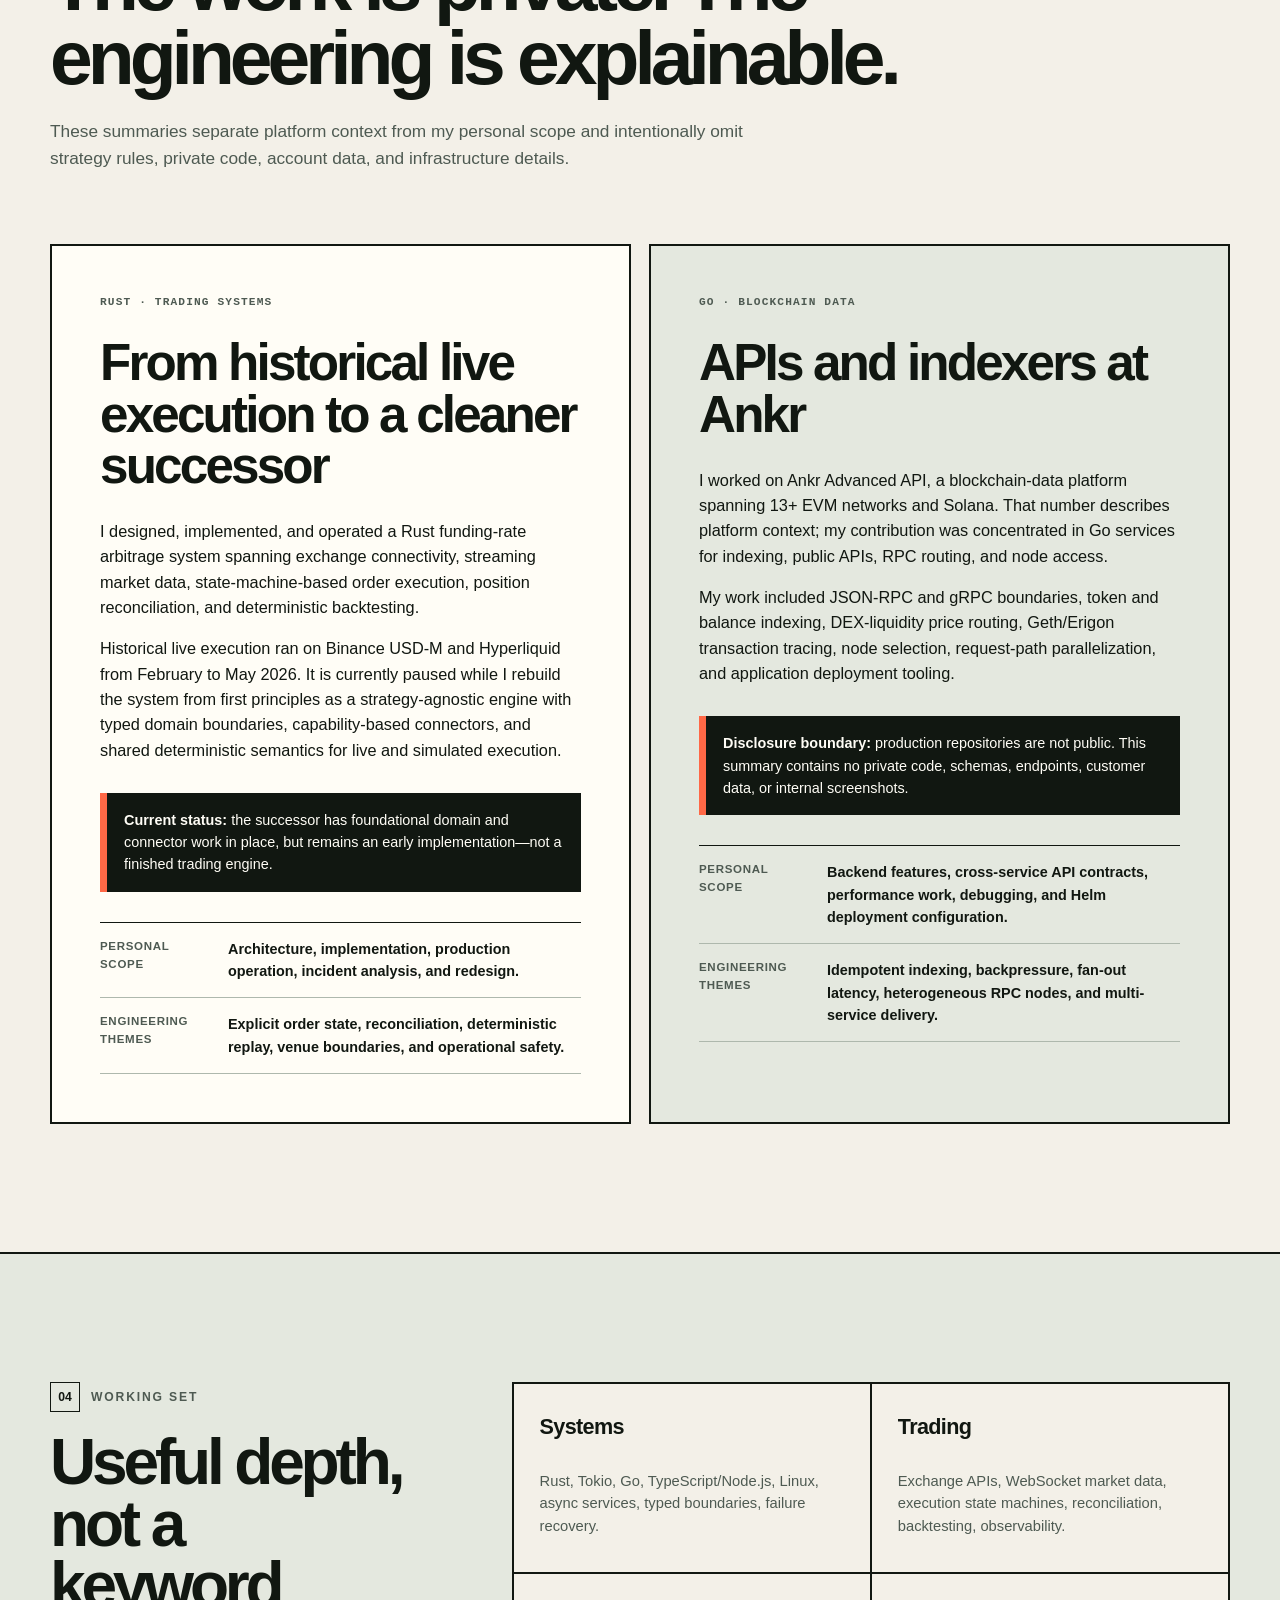
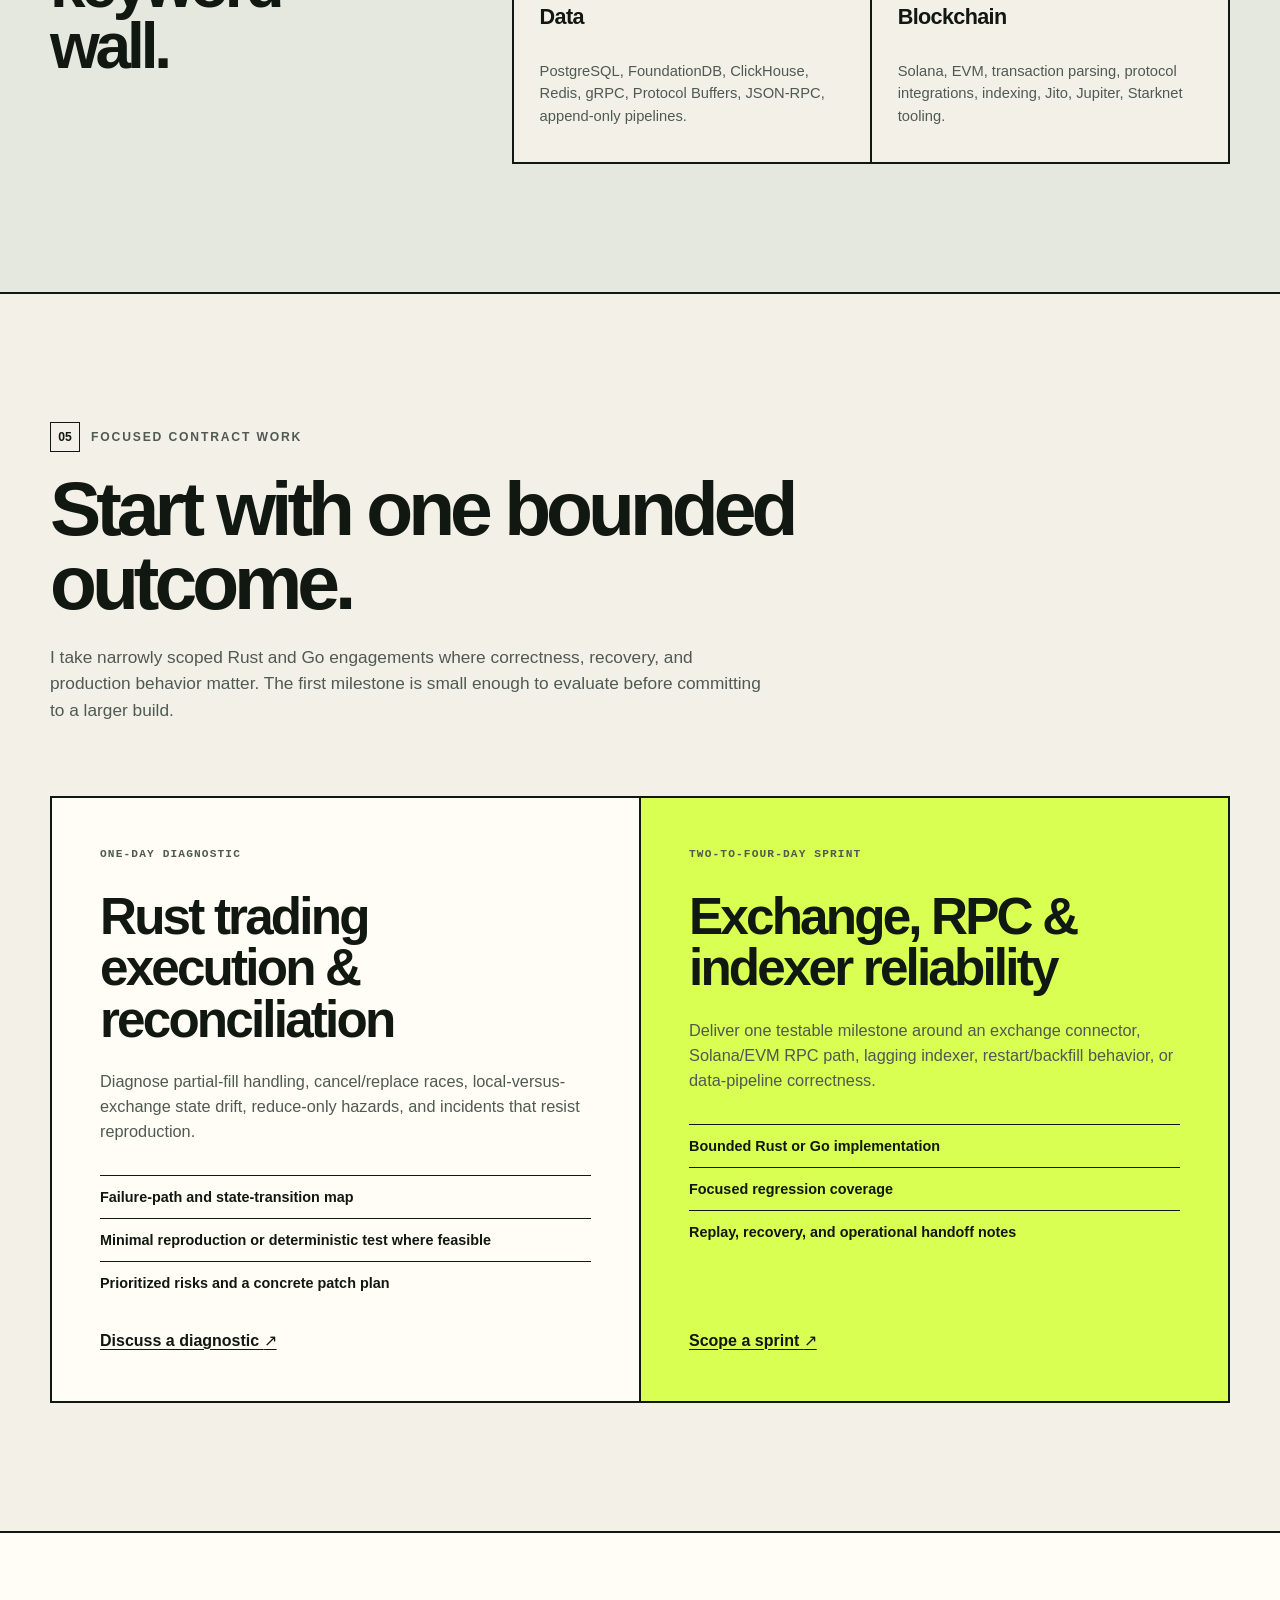
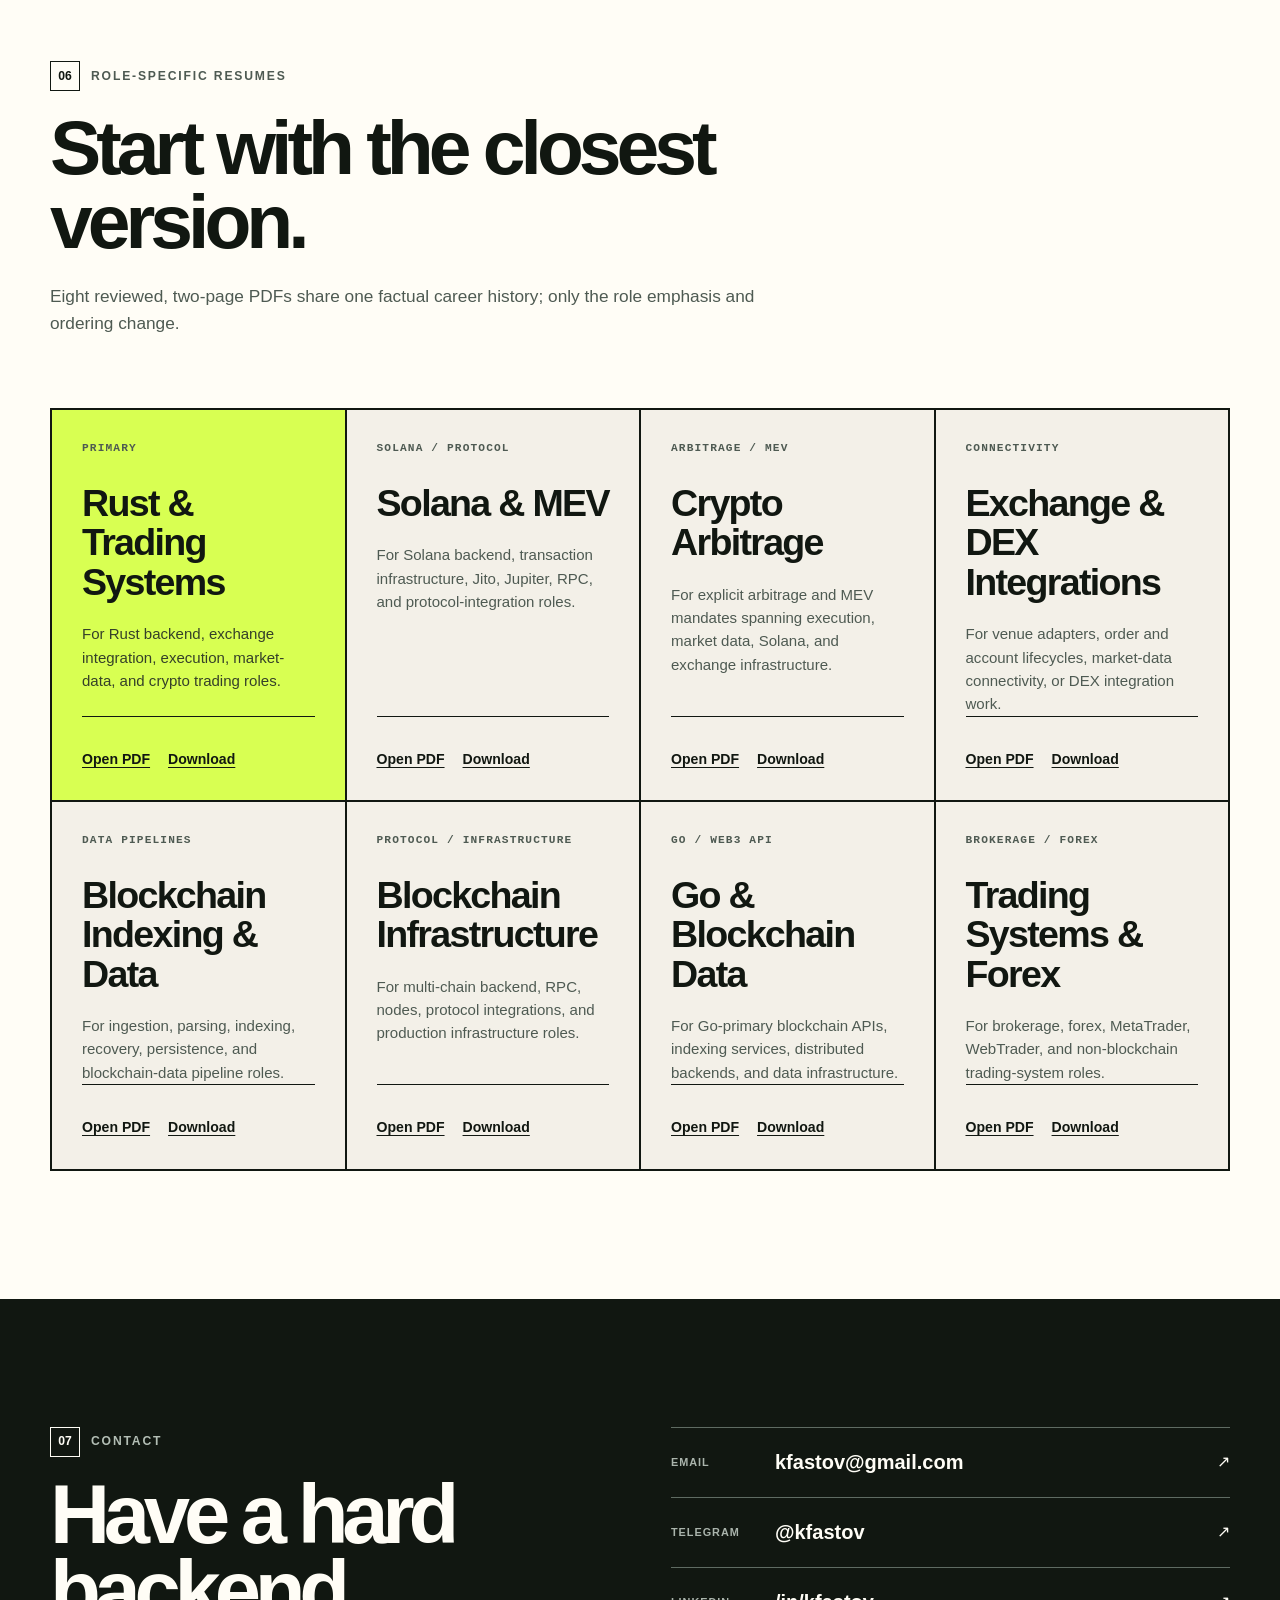
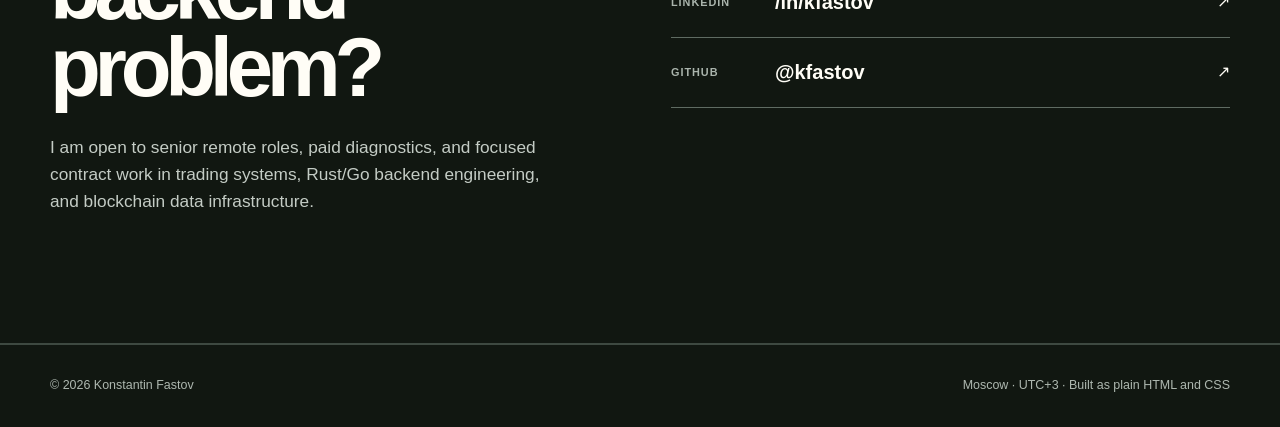
==== commit 9abf4a07: "Publish contract offers and eight reviewed resumes" ====
--- a/index.html
+++ b/index.html
@@ -79,6 +79,7 @@
         <nav class="primary-nav" aria-label="Primary navigation">
           <a href="#work">Selected work</a>
           <a href="#case-studies">Case studies</a>
+          <a href="#engagements">Contract work</a>
           <a href="#resumes">Resumes</a>
           <a href="#contact">Contact</a>
         </nav>
@@ -313,12 +314,54 @@
         </div>
       </section>
 
+      <section class="section engagements" id="engagements" aria-labelledby="engagements-title">
+        <div class="shell">
+          <div class="section-heading">
+            <p class="eyebrow"><span aria-hidden="true">05</span> Focused contract work</p>
+            <h2 id="engagements-title">Start with one bounded outcome.</h2>
+            <p>
+              I take narrowly scoped Rust and Go engagements where correctness, recovery, and production behavior matter. The first milestone is small enough to evaluate before committing to a larger build.
+            </p>
+          </div>
+
+          <div class="engagement-grid">
+            <article class="engagement-card">
+              <p class="engagement-label">One-day diagnostic</p>
+              <h3>Rust trading execution &amp; reconciliation</h3>
+              <p>
+                Diagnose partial-fill handling, cancel/replace races, local-versus-exchange state drift, reduce-only hazards, and incidents that resist reproduction.
+              </p>
+              <ul>
+                <li>Failure-path and state-transition map</li>
+                <li>Minimal reproduction or deterministic test where feasible</li>
+                <li>Prioritized risks and a concrete patch plan</li>
+              </ul>
+              <a class="engagement-link" href="mailto:kfastov@gmail.com?subject=Rust%20trading%20diagnostic">Discuss a diagnostic <span aria-hidden="true">&#8599;</span></a>
+            </article>
+
+            <article class="engagement-card">
+              <p class="engagement-label">Two-to-four-day sprint</p>
+              <h3>Exchange, RPC &amp; indexer reliability</h3>
+              <p>
+                Deliver one testable milestone around an exchange connector, Solana/EVM RPC path, lagging indexer, restart/backfill behavior, or data-pipeline correctness.
+              </p>
+              <ul>
+                <li>Bounded Rust or Go implementation</li>
+                <li>Focused regression coverage</li>
+                <li>Replay, recovery, and operational handoff notes</li>
+              </ul>
+              <a class="engagement-link" href="mailto:kfastov@gmail.com?subject=Rust%20or%20Go%20reliability%20sprint">Scope a sprint <span aria-hidden="true">&#8599;</span></a>
+            </article>
+          </div>
+        </div>
+      </section>
+
       <section class="section section-resumes" id="resumes" aria-labelledby="resumes-title">
         <div class="shell">
           <div class="section-heading">
-            <p class="eyebrow"><span aria-hidden="true">05</span> Role-specific resumes</p>
+            <p class="eyebrow"><span aria-hidden="true">06</span> Role-specific resumes</p>
             <h2 id="resumes-title">Start with the closest version.</h2>
-            <p>Each resume is a concise, two-page PDF. The underlying career history is consistent; emphasis changes by role.</p>
+            <p>Eight reviewed, two-page PDFs share one factual career history; only the role emphasis and ordering change.</p>
           </div>
 
           <div class="resume-grid">
@@ -333,9 +376,59 @@
             </article>
 
             <article class="resume-card">
-              <p class="resume-track">Backend / data</p>
+              <p class="resume-track">Solana / protocol</p>
+              <h3>Solana &amp; MEV</h3>
+              <p>For Solana backend, transaction infrastructure, Jito, Jupiter, RPC, and protocol-integration roles.</p>
+              <div class="resume-actions">
+                <a href="/assets/resumes/konstantin-fastov-solana-mev.pdf">Open PDF</a>
+                <a href="/assets/resumes/konstantin-fastov-solana-mev.pdf" download>Download</a>
+              </div>
+            </article>
+
+            <article class="resume-card">
+              <p class="resume-track">Arbitrage / MEV</p>
+              <h3>Crypto Arbitrage</h3>
+              <p>For explicit arbitrage and MEV mandates spanning execution, market data, Solana, and exchange infrastructure.</p>
+              <div class="resume-actions">
+                <a href="/assets/resumes/konstantin-fastov-crypto-arbitrage-mev.pdf">Open PDF</a>
+                <a href="/assets/resumes/konstantin-fastov-crypto-arbitrage-mev.pdf" download>Download</a>
+              </div>
+            </article>
+
+            <article class="resume-card">
+              <p class="resume-track">Connectivity</p>
+              <h3>Exchange &amp; DEX Integrations</h3>
+              <p>For venue adapters, order and account lifecycles, market-data connectivity, or DEX integration work.</p>
+              <div class="resume-actions">
+                <a href="/assets/resumes/konstantin-fastov-exchange-dex-integrations.pdf">Open PDF</a>
+                <a href="/assets/resumes/konstantin-fastov-exchange-dex-integrations.pdf" download>Download</a>
+              </div>
+            </article>
+
+            <article class="resume-card">
+              <p class="resume-track">Data pipelines</p>
+              <h3>Blockchain Indexing &amp; Data</h3>
+              <p>For ingestion, parsing, indexing, recovery, persistence, and blockchain-data pipeline roles.</p>
+              <div class="resume-actions">
+                <a href="/assets/resumes/konstantin-fastov-blockchain-indexing-data.pdf">Open PDF</a>
+                <a href="/assets/resumes/konstantin-fastov-blockchain-indexing-data.pdf" download>Download</a>
+              </div>
+            </article>
+
+            <article class="resume-card">
+              <p class="resume-track">Protocol / infrastructure</p>
+              <h3>Blockchain Infrastructure</h3>
+              <p>For multi-chain backend, RPC, nodes, protocol integrations, and production infrastructure roles.</p>
+              <div class="resume-actions">
+                <a href="/assets/resumes/konstantin-fastov-blockchain-infrastructure.pdf">Open PDF</a>
+                <a href="/assets/resumes/konstantin-fastov-blockchain-infrastructure.pdf" download>Download</a>
+              </div>
+            </article>
+
+            <article class="resume-card">
+              <p class="resume-track">Go / Web3 API</p>
               <h3>Go &amp; Blockchain Data</h3>
-              <p>For Go backend, blockchain API, indexing, data-pipeline, and infrastructure roles.</p>
+              <p>For Go-primary blockchain APIs, indexing services, distributed backends, and data infrastructure.</p>
               <div class="resume-actions">
                 <a href="/assets/resumes/konstantin-fastov-go-blockchain-data.pdf">Open PDF</a>
                 <a href="/assets/resumes/konstantin-fastov-go-blockchain-data.pdf" download>Download</a>
@@ -343,12 +436,12 @@
             </article>
 
             <article class="resume-card">
-              <p class="resume-track">Protocol / infra</p>
-              <h3>Solana &amp; MEV</h3>
-              <p>For Solana backend, transaction infrastructure, MEV, RPC, and protocol-integration roles.</p>
-              <div class="resume-actions">
-                <a href="/assets/resumes/konstantin-fastov-solana-mev.pdf">Open PDF</a>
-                <a href="/assets/resumes/konstantin-fastov-solana-mev.pdf" download>Download</a>
+              <p class="resume-track">Brokerage / forex</p>
+              <h3>Trading Systems &amp; Forex</h3>
+              <p>For brokerage, forex, MetaTrader, WebTrader, and non-blockchain trading-system roles.</p>
+              <div class="resume-actions">
+                <a href="/assets/resumes/konstantin-fastov-trading-systems-forex.pdf">Open PDF</a>
+                <a href="/assets/resumes/konstantin-fastov-trading-systems-forex.pdf" download>Download</a>
               </div>
             </article>
           </div>
@@ -358,10 +451,10 @@
       <section class="contact-section" id="contact" aria-labelledby="contact-title">
         <div class="shell contact-layout">
           <div>
-            <p class="eyebrow light-eyebrow"><span aria-hidden="true">06</span> Contact</p>
+            <p class="eyebrow light-eyebrow"><span aria-hidden="true">07</span> Contact</p>
             <h2 id="contact-title">Have a hard backend problem?</h2>
             <p>
-              I am open to senior remote roles and focused contract work in trading systems, Rust/Go backend engineering, and blockchain data infrastructure.
+              I am open to senior remote roles, paid diagnostics, and focused contract work in trading systems, Rust/Go backend engineering, and blockchain data infrastructure.
             </p>
           </div>
           <ul class="contact-list">
--- a/styles.css
+++ b/styles.css
@@ -628,13 +628,84 @@
   font-size: 0.92rem;
 }
 
+.engagements {
+  background: var(--paper);
+}
+
+.engagement-grid {
+  display: grid;
+  grid-template-columns: repeat(2, minmax(0, 1fr));
+  border-top: 2px solid var(--ink);
+  border-left: 2px solid var(--ink);
+}
+
+.engagement-card {
+  display: flex;
+  min-height: 480px;
+  flex-direction: column;
+  padding: clamp(28px, 4.5vw, 48px);
+  border-right: 2px solid var(--ink);
+  border-bottom: 2px solid var(--ink);
+  background: var(--surface);
+}
+
+.engagement-card:nth-child(2) {
+  background: var(--accent);
+}
+
+.engagement-label {
+  margin: 0 0 28px;
+  color: var(--muted);
+  font-family: ui-monospace, "SFMono-Regular", Consolas, monospace;
+  font-size: 0.7rem;
+  font-weight: 800;
+  letter-spacing: 0.1em;
+  text-transform: uppercase;
+}
+
+.engagement-card h3 {
+  max-width: 620px;
+  margin: 0 0 24px;
+  font-size: clamp(2rem, 4vw, 3.5rem);
+  font-weight: 880;
+  letter-spacing: -0.055em;
+  line-height: 1;
+}
+
+.engagement-card > p:not(.engagement-label) {
+  margin: 0;
+  color: var(--muted);
+  font-size: 1.02rem;
+}
+
+.engagement-card ul {
+  display: grid;
+  gap: 10px;
+  margin: 30px 0 0;
+  padding: 0;
+  list-style: none;
+}
+
+.engagement-card li {
+  padding-top: 10px;
+  border-top: 1px solid var(--ink);
+  font-size: 0.9rem;
+  font-weight: 720;
+}
+
+.engagement-link {
+  margin-top: auto;
+  padding-top: 34px;
+  font-weight: 830;
+}
+
 .section-resumes {
   background: var(--surface);
 }
 
 .resume-grid {
   display: grid;
-  grid-template-columns: repeat(3, minmax(0, 1fr));
+  grid-template-columns: repeat(4, minmax(0, 1fr));
   border-top: 2px solid var(--ink);
   border-left: 2px solid var(--ink);
 }
@@ -822,8 +893,16 @@
   }
 
   .case-grid,
+  .engagement-grid {
+    grid-template-columns: 1fr;
+  }
+
   .resume-grid {
-    grid-template-columns: 1fr;
+    grid-template-columns: repeat(2, minmax(0, 1fr));
+  }
+
+  .engagement-card {
+    min-height: 400px;
   }
 
   .resume-card {
@@ -868,6 +947,10 @@
     font-size: 0.75rem;
   }
 
+  .resume-grid {
+    grid-template-columns: 1fr;
+  }
+
   .hero {
     padding-block: 58px 78px;
   }
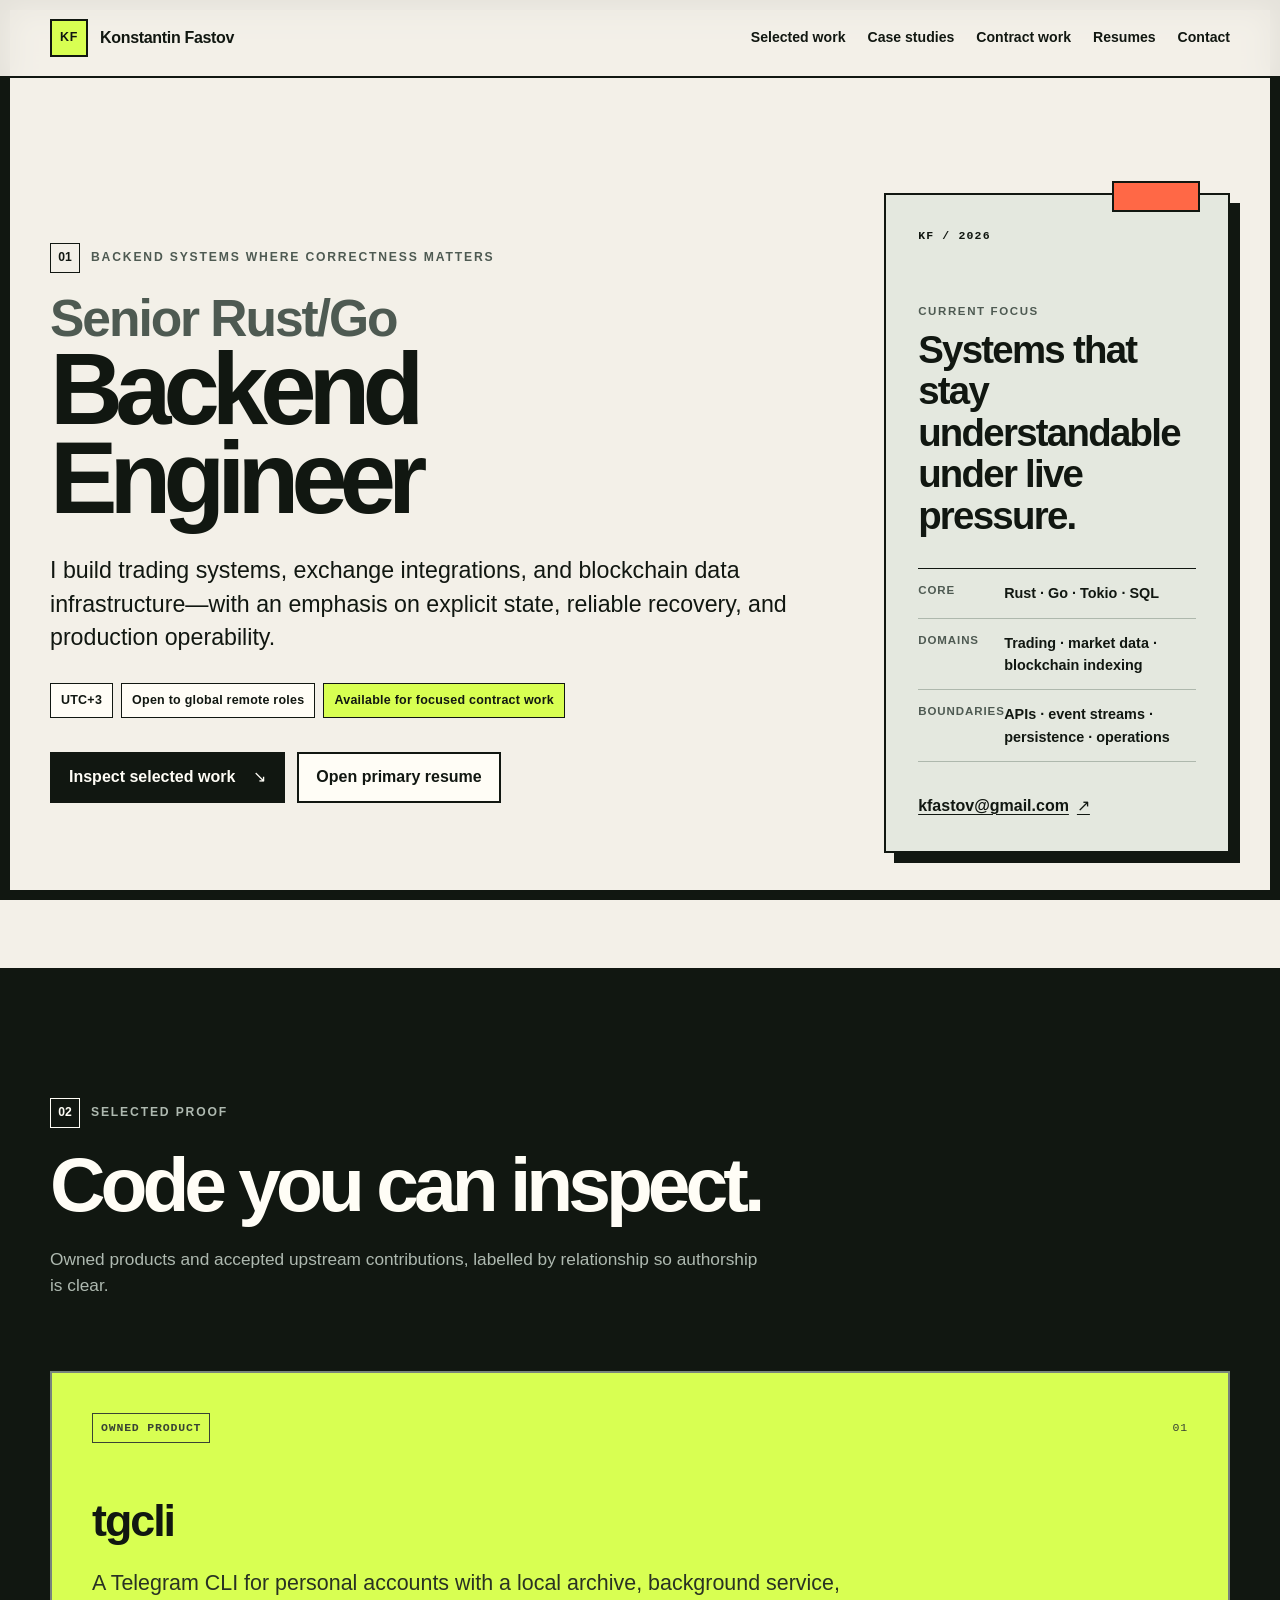
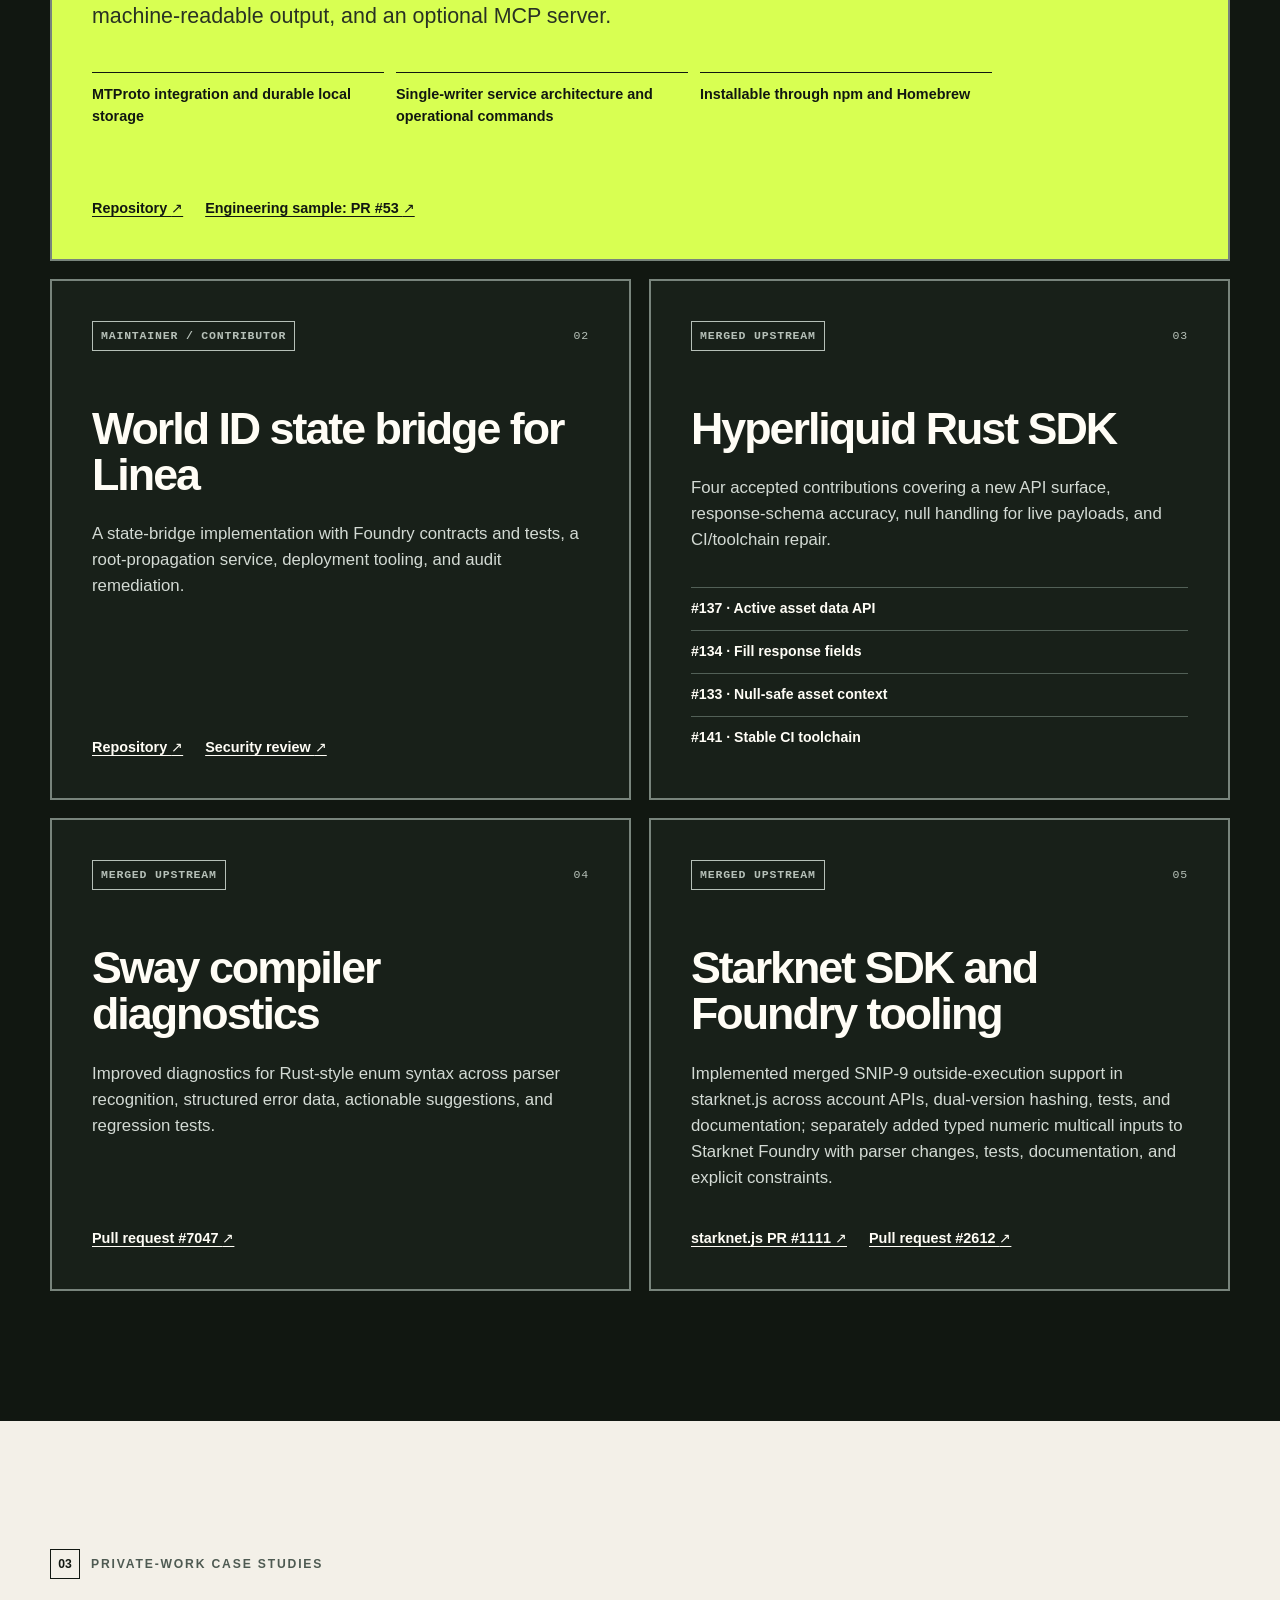
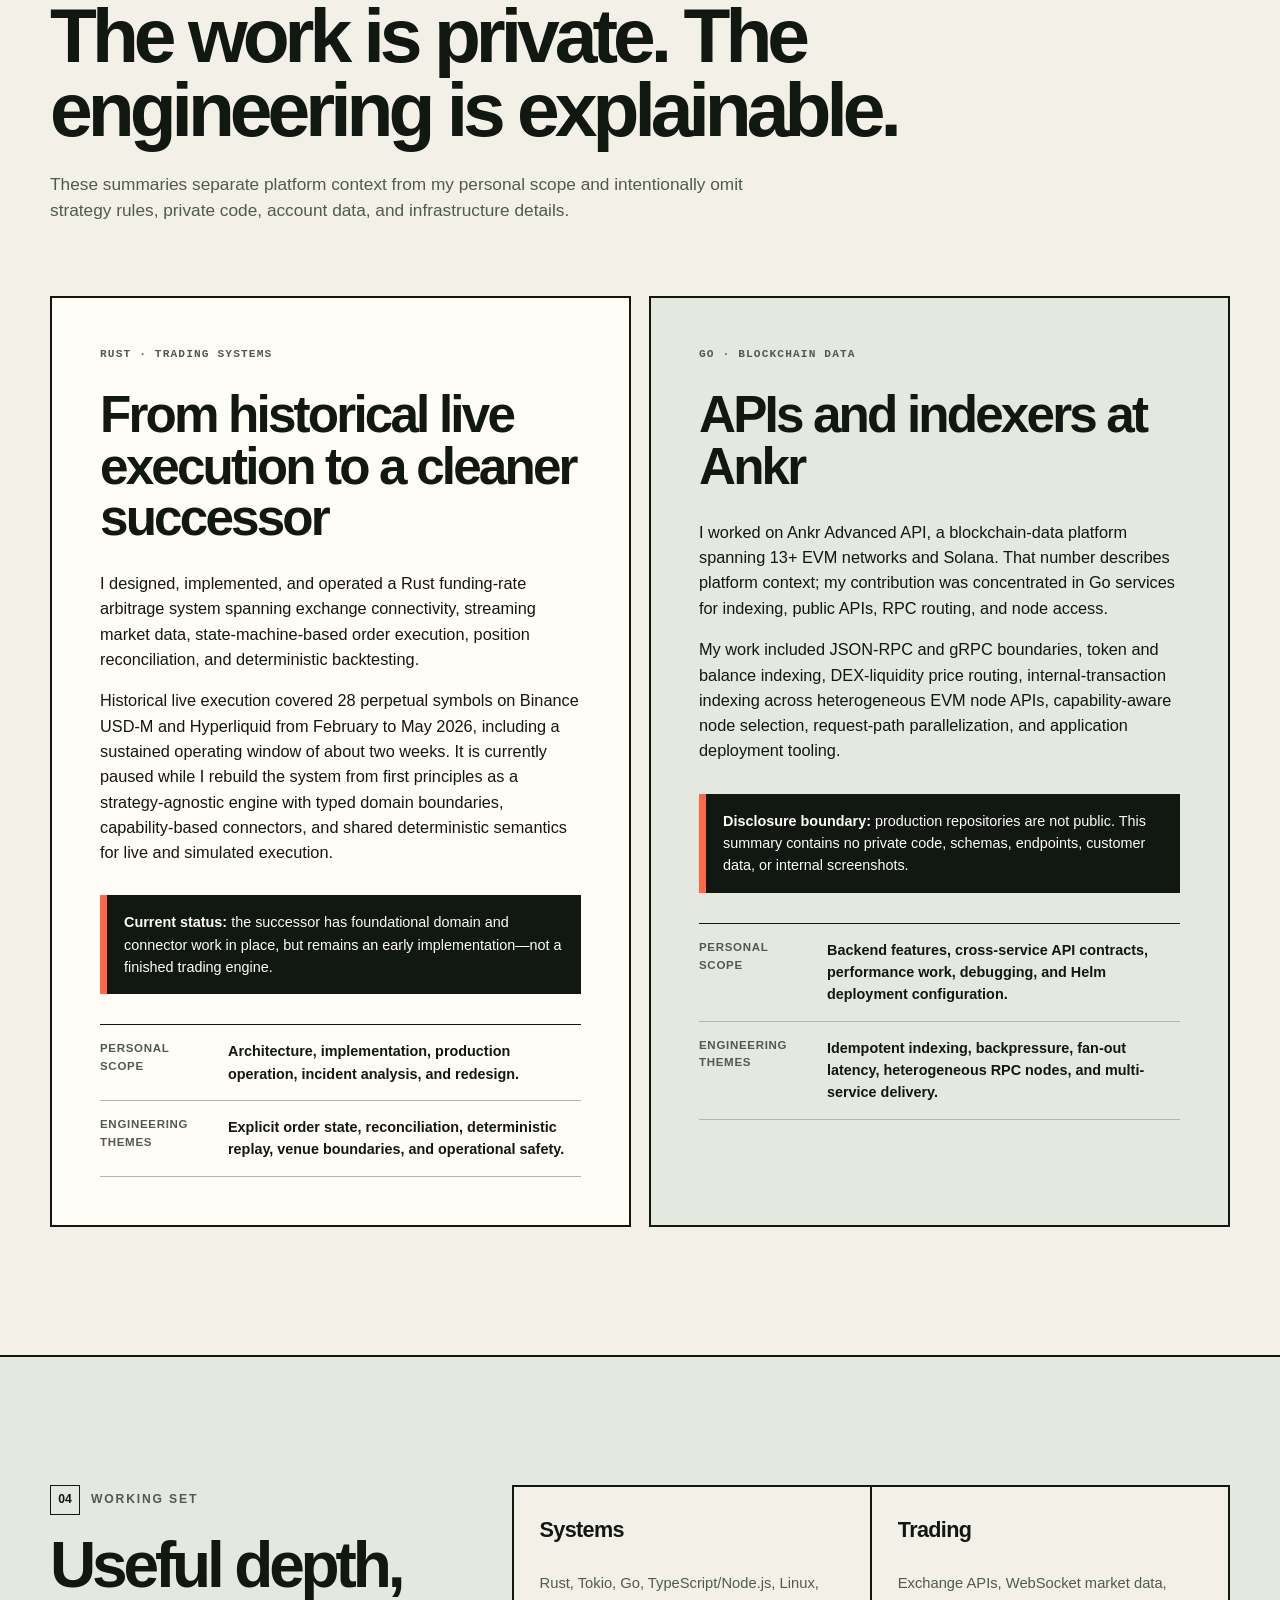
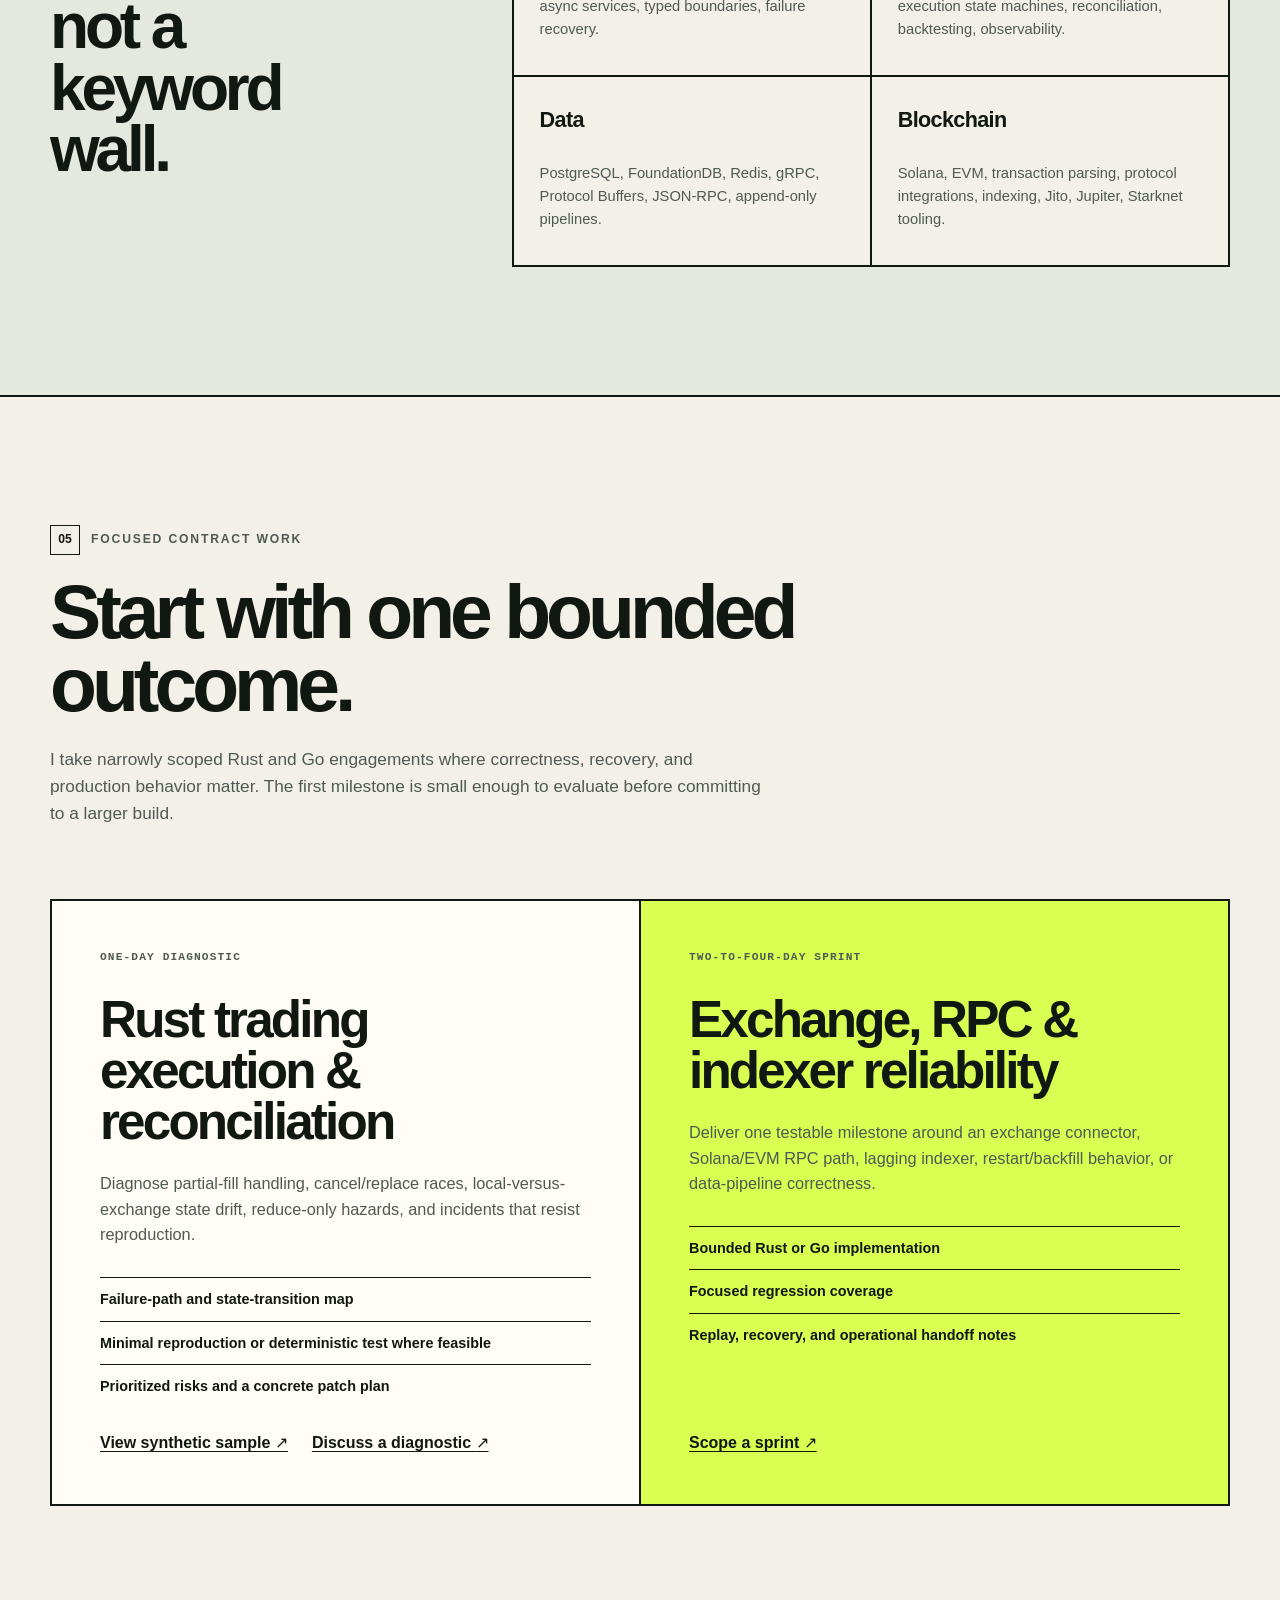
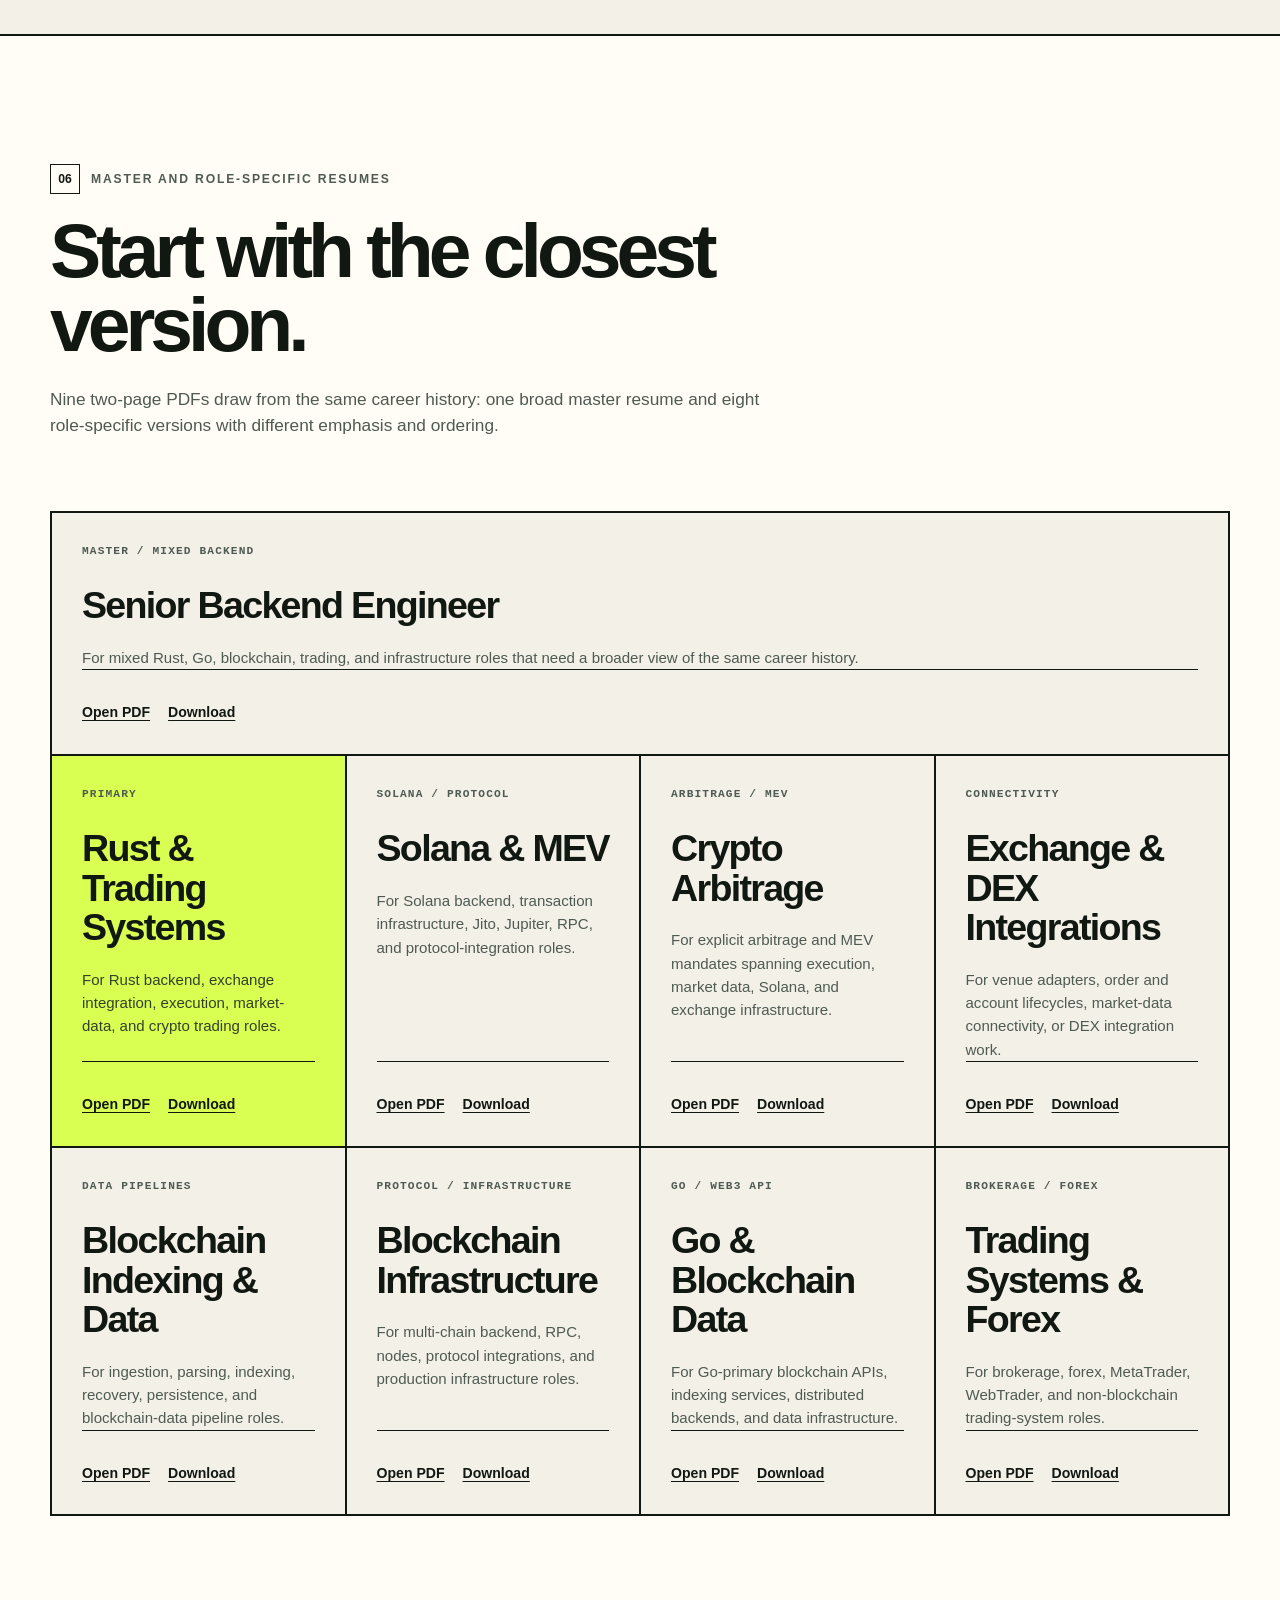
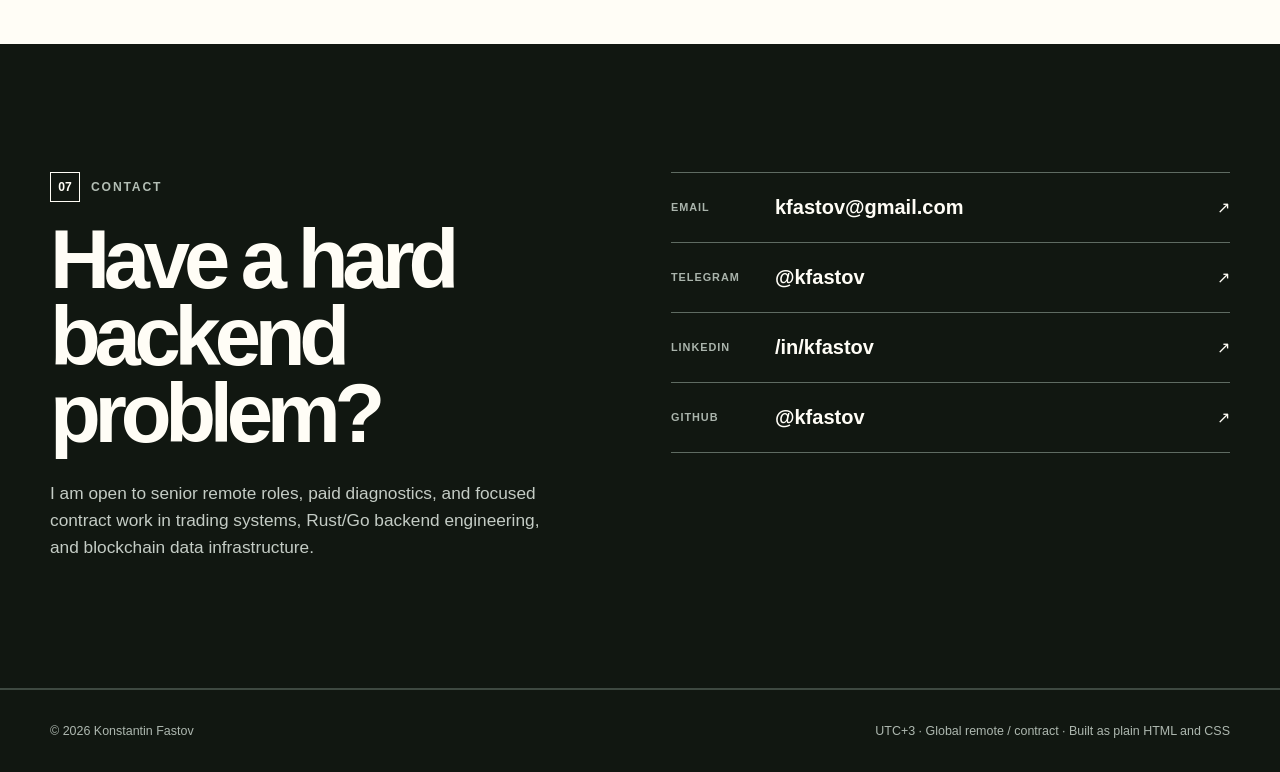
==== commit 28718c31: "Refresh public proof surface" ====
--- a/index.html
+++ b/index.html
@@ -6,7 +6,7 @@
     <title>Konstantin Fastov — Senior Rust/Go Backend Engineer</title>
     <meta
       name="description"
-      content="Senior Rust and Go backend engineer building trading systems, exchange integrations, and blockchain data infrastructure. Based in Moscow, UTC+3; open to remote roles and contract work."
+      content="Senior Rust and Go backend engineer building trading systems, exchange integrations, and blockchain data infrastructure. UTC+3; open to global remote roles and contract work."
     >
     <meta name="author" content="Konstantin Fastov">
     <meta name="robots" content="index, follow">
@@ -21,7 +21,7 @@
     <meta property="og:title" content="Konstantin Fastov — Senior Rust/Go Backend Engineer">
     <meta
       property="og:description"
-      content="Trading systems, exchange integrations, and blockchain data infrastructure. Moscow · UTC+3 · Remote and contract."
+      content="Trading systems, exchange integrations, and blockchain data infrastructure. UTC+3 · Global remote and contract."
     >
     <meta property="og:url" content="https://kfastov.github.io/">
     <meta property="og:image" content="https://kfastov.github.io/assets/og-card.png">
@@ -46,11 +46,7 @@
         "url": "https://kfastov.github.io/",
         "email": "mailto:kfastov@gmail.com",
         "jobTitle": "Senior Rust/Go Backend Engineer",
-        "address": {
-          "@type": "PostalAddress",
-          "addressLocality": "Moscow",
-          "addressCountry": "RU"
-        },
+        "description": "Senior Rust/Go backend engineer in UTC+3, open to global remote roles and contract work.",
         "sameAs": [
           "https://github.com/kfastov",
           "https://www.linkedin.com/in/kfastov",
@@ -98,7 +94,6 @@
             I build trading systems, exchange integrations, and blockchain data infrastructure—with an emphasis on explicit state, reliable recovery, and production operability.
           </p>
           <ul class="availability" aria-label="Location and availability">
-            <li>Moscow</li>
             <li>UTC+3</li>
             <li>Open to global remote roles</li>
             <li>Available for focused contract work</li>
@@ -213,11 +208,12 @@
                 <span class="relationship">Merged upstream</span>
                 <span aria-hidden="true">05</span>
               </div>
-              <h3><a href="https://github.com/foundry-rs/starknet-foundry/pull/2612">Starknet Foundry multicall inputs</a></h3>
+              <h3><a href="https://github.com/starknet-io/starknet.js/pull/1111">Starknet SDK and Foundry tooling</a></h3>
               <p class="card-summary">
-                Added typed numeric multicall inputs with parser changes, tests, documentation, changelog updates, and explicit input constraints.
+                Implemented merged SNIP-9 outside-execution support in starknet.js across account APIs, dual-version hashing, tests, and documentation; separately added typed numeric multicall inputs to Starknet Foundry with parser changes, tests, documentation, and explicit constraints.
               </p>
               <div class="card-links">
+                <a href="https://github.com/starknet-io/starknet.js/pull/1111">starknet.js PR #1111 <span aria-hidden="true">↗</span></a>
                 <a href="https://github.com/foundry-rs/starknet-foundry/pull/2612">Pull request #2612 <span aria-hidden="true">↗</span></a>
               </div>
             </article>
@@ -243,7 +239,7 @@
                 I designed, implemented, and operated a Rust funding-rate arbitrage system spanning exchange connectivity, streaming market data, state-machine-based order execution, position reconciliation, and deterministic backtesting.
               </p>
               <p>
-                Historical live execution ran on Binance USD-M and Hyperliquid from February to May 2026. It is currently paused while I rebuild the system from first principles as a strategy-agnostic engine with typed domain boundaries, capability-based connectors, and shared deterministic semantics for live and simulated execution.
+                Historical live execution covered 28 perpetual symbols on Binance USD-M and Hyperliquid from February to May 2026, including a sustained operating window of about two weeks. It is currently paused while I rebuild the system from first principles as a strategy-agnostic engine with typed domain boundaries, capability-based connectors, and shared deterministic semantics for live and simulated execution.
               </p>
               <div class="case-note">
                 <strong>Current status:</strong> the successor has foundational domain and connector work in place, but remains an early implementation—not a finished trading engine.
@@ -267,7 +263,7 @@
                 I worked on Ankr Advanced API, a blockchain-data platform spanning 13+ EVM networks and Solana. That number describes platform context; my contribution was concentrated in Go services for indexing, public APIs, RPC routing, and node access.
               </p>
               <p>
-                My work included JSON-RPC and gRPC boundaries, token and balance indexing, DEX-liquidity price routing, Geth/Erigon transaction tracing, node selection, request-path parallelization, and application deployment tooling.
+                My work included JSON-RPC and gRPC boundaries, token and balance indexing, DEX-liquidity price routing, internal-transaction indexing across heterogeneous EVM node APIs, capability-aware node selection, request-path parallelization, and application deployment tooling.
               </p>
               <div class="case-note">
                 <strong>Disclosure boundary:</strong> production repositories are not public. This summary contains no private code, schemas, endpoints, customer data, or internal screenshots.
@@ -304,7 +300,7 @@
             </article>
             <article>
               <h3>Data</h3>
-              <p>PostgreSQL, FoundationDB, ClickHouse, Redis, gRPC, Protocol Buffers, JSON-RPC, append-only pipelines.</p>
+              <p>PostgreSQL, FoundationDB, Redis, gRPC, Protocol Buffers, JSON-RPC, append-only pipelines.</p>
             </article>
             <article>
               <h3>Blockchain</h3>
@@ -336,7 +332,10 @@
                 <li>Minimal reproduction or deterministic test where feasible</li>
                 <li>Prioritized risks and a concrete patch plan</li>
               </ul>
-              <a class="engagement-link" href="mailto:kfastov@gmail.com?subject=Rust%20trading%20diagnostic">Discuss a diagnostic <span aria-hidden="true">&#8599;</span></a>
+              <div class="engagement-actions">
+                <a class="engagement-link" href="/assets/samples/rust-trading-execution-diagnostic-sample.pdf">View synthetic sample <span aria-hidden="true">&#8599;</span></a>
+                <a class="engagement-link" href="mailto:kfastov@gmail.com?subject=Rust%20trading%20diagnostic">Discuss a diagnostic <span aria-hidden="true">&#8599;</span></a>
+              </div>
             </article>
 
             <article class="engagement-card">
@@ -350,7 +349,9 @@
                 <li>Focused regression coverage</li>
                 <li>Replay, recovery, and operational handoff notes</li>
               </ul>
-              <a class="engagement-link" href="mailto:kfastov@gmail.com?subject=Rust%20or%20Go%20reliability%20sprint">Scope a sprint <span aria-hidden="true">&#8599;</span></a>
+              <div class="engagement-actions">
+                <a class="engagement-link" href="mailto:kfastov@gmail.com?subject=Rust%20or%20Go%20reliability%20sprint">Scope a sprint <span aria-hidden="true">&#8599;</span></a>
+              </div>
             </article>
           </div>
         </div>
@@ -359,12 +360,22 @@
       <section class="section section-resumes" id="resumes" aria-labelledby="resumes-title">
         <div class="shell">
           <div class="section-heading">
-            <p class="eyebrow"><span aria-hidden="true">06</span> Role-specific resumes</p>
+            <p class="eyebrow"><span aria-hidden="true">06</span> Master and role-specific resumes</p>
             <h2 id="resumes-title">Start with the closest version.</h2>
-            <p>Eight reviewed, two-page PDFs share one factual career history; only the role emphasis and ordering change.</p>
+            <p>Nine two-page PDFs draw from the same career history: one broad master resume and eight role-specific versions with different emphasis and ordering.</p>
           </div>
 
           <div class="resume-grid">
+            <article class="resume-card master-resume">
+              <p class="resume-track">Master / mixed backend</p>
+              <h3>Senior Backend Engineer</h3>
+              <p>For mixed Rust, Go, blockchain, trading, and infrastructure roles that need a broader view of the same career history.</p>
+              <div class="resume-actions">
+                <a href="/assets/resumes/konstantin-fastov-master.pdf">Open PDF</a>
+                <a href="/assets/resumes/konstantin-fastov-master.pdf" download>Download</a>
+              </div>
+            </article>
+
             <article class="resume-card primary-resume">
               <p class="resume-track">Primary</p>
               <h3>Rust &amp; Trading Systems</h3>
@@ -470,7 +481,7 @@
     <footer class="site-footer">
       <div class="shell footer-inner">
         <p>© 2026 Konstantin Fastov</p>
-        <p>Moscow · UTC+3 · Built as plain HTML and CSS</p>
+        <p>UTC+3 · Global remote / contract · Built as plain HTML and CSS</p>
       </div>
     </footer>
   </body>
--- a/styles.css
+++ b/styles.css
@@ -693,9 +693,15 @@
   font-weight: 720;
 }
 
-.engagement-link {
+.engagement-actions {
+  display: flex;
+  flex-wrap: wrap;
+  gap: 12px 24px;
   margin-top: auto;
   padding-top: 34px;
+}
+
+.engagement-link {
   font-weight: 830;
 }
 
@@ -718,6 +724,11 @@
   border-right: 2px solid var(--ink);
   border-bottom: 2px solid var(--ink);
   background: var(--paper);
+}
+
+.master-resume {
+  grid-column: 1 / -1;
+  min-height: 240px;
 }
 
 .primary-resume {
